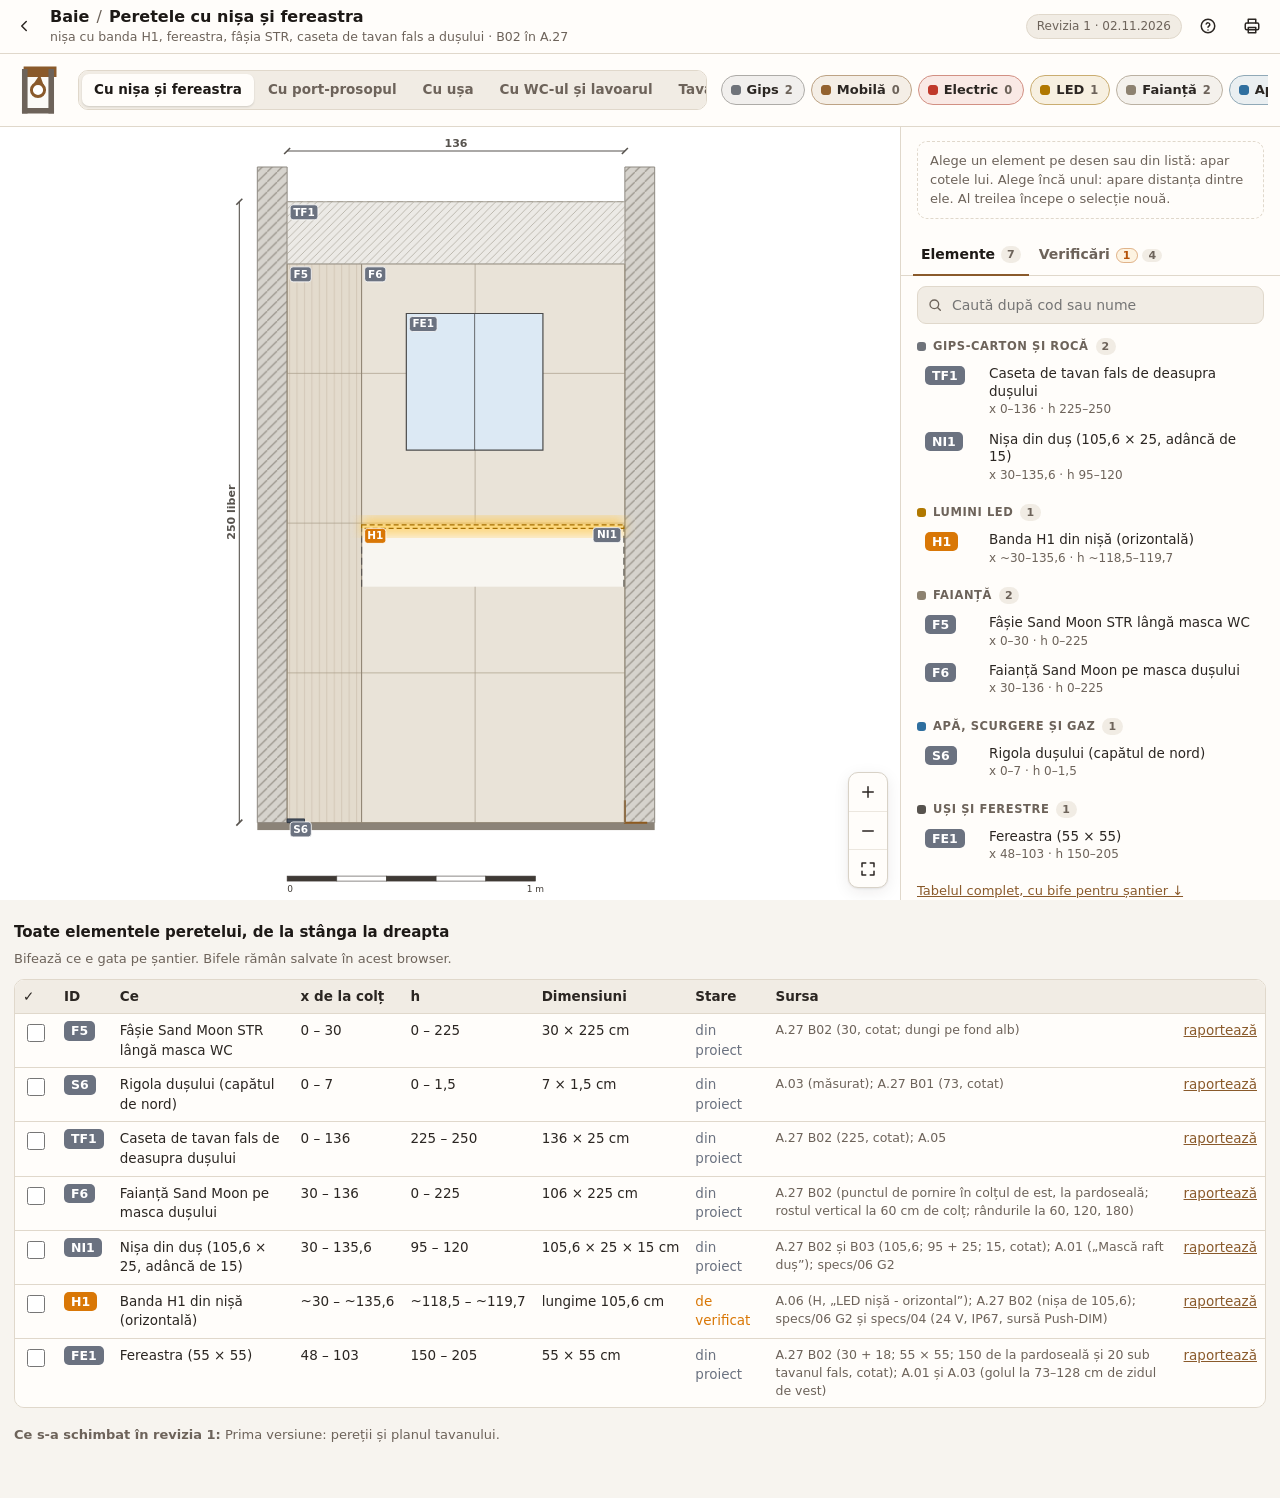
==== baie.html @ a512998c "Desene din renovare@32adb46 Co-Authored-By: Claude Opus 5.5 <noreply@anthropic.com>" ====
<!doctype html>
<html lang="ro">
<head>
<meta charset="utf-8">
<meta name="robots" content="noindex, nofollow">
<meta name="viewport" content="width=device-width, initial-scale=1, viewport-fit=cover">
<title>Baie — desene</title>
<link rel="stylesheet" href="css/desen.css">
</head>
<body>
<div class="app">
  <header class="bara">
    <a class="buton-icon" href="index.html" title="Toate camerele" aria-label="Toate camerele" data-icon="inapoi"></a>
    <div class="titluri">
      <h1 id="titlu">Hol</h1>
      <span id="subtitlu"></span>
    </div>
    <span id="meta" class="chip-meta"></span>
    <button class="buton-icon" data-act="ajutor" data-icon="ajutor" title="Cum se folosește și legenda" aria-label="Cum se folosește"></button>
    <button class="buton-icon" data-act="tipareste" data-icon="tipar" title="Tipărește pe A3, scara 1:20" aria-label="Tipărește"></button>
  </header>

  <nav class="comenzi" aria-label="Peretele și straturile">
    <div id="plan" class="mini-plan"></div>
    <div id="pereti" class="segmente" role="tablist" aria-label="Pereții camerei"></div>
    <div id="variante" class="variante" hidden></div>
    <div id="straturi" class="chips" role="group" aria-label="Straturi afișate"></div>
  </nav>

  <main class="lucru">
    <div class="desen-cutie">
      <svg id="desen" xmlns="http://www.w3.org/2000/svg" aria-label="Desenul peretelui"></svg>
      <div id="eticheta-hover" class="tooltip" hidden></div>
      <div class="zoom">
        <button data-act="zoom-plus" data-icon="plus" title="Mărește" aria-label="Mărește"></button>
        <button data-act="zoom-minus" data-icon="minus" title="Micșorează" aria-label="Micșorează"></button>
        <button data-act="zoom-tot" data-icon="tot" title="Tot peretele" aria-label="Tot peretele"></button>
      </div>
    </div>

    <aside id="panou" class="panou" data-stare="mic">
      <button id="panou-rezumat" class="rezumat" data-act="panou" aria-expanded="false" aria-controls="panou-corp"></button>
      <div id="panou-corp" class="panou-corp">
        <section id="selectie" class="selectie gol" aria-live="polite"></section>
        <div class="file" role="tablist">
          <button role="tab" data-act="fila" data-id="elemente" class="on" aria-selected="true">Elemente <span id="nr-elemente" class="nr"></span></button>
          <button role="tab" data-act="fila" data-id="verificari" aria-selected="false">Verificări <span id="nr-verificari"></span></button>
        </div>
        <div id="fila-elemente" class="fila">
          <label class="cauta"><span data-icon="cauta"></span><input id="cauta" type="search" placeholder="Caută după cod sau nume" autocomplete="off"></label>
          <div id="lista"></div>
          <a class="link-tabel" href="#tabel-complet">Tabelul complet, cu bife pentru șantier ↓</a>
        </div>
        <div id="fila-verificari" class="fila" hidden><ul id="verificari" class="verif"></ul></div>
      </div>
    </aside>
    <div class="doar-print tipar-info">
      <section><h2>De unde se măsoară</h2><div class="referinte"></div></section>
      <section><h2>Legendă</h2><div class="legenda"></div></section>
      <section><h2>Verificări</h2><ul id="verificari-tipar"></ul></section>
    </div>
  </main>
</div>

<div class="sub">
  <section id="tabel-complet" class="sec-tabel">
    <h2>Toate elementele peretelui, de la stânga la dreapta</h2>
    <p class="nota nu-print">Bifează ce e gata pe șantier. Bifele rămân salvate în acest browser.</p>
    <div id="tabel"></div>
  </section>
  <p id="modificari"></p>
</div>

<dialog id="dialog-ajutor" aria-labelledby="ajutor-titlu">
  <div class="dialog-cap"><h2 id="ajutor-titlu">Cum se folosește</h2><button class="buton-icon" data-act="inchide-dialog" data-icon="inchide" aria-label="Închide"></button></div>
  <div class="dialog-corp">
    <h3>Pe desen</h3>
    <ul>
      <li><b>Click sau atingere pe un element:</b> celelalte se estompează și apar cotele lui, cu roșu, față de colțuri, pardoseală și tavan.</li>
      <li><b>Distanța dintre două elemente:</b> după primul element, alegi al doilea. Cotele dintre ele apar cu albastru. Al treilea element începe o selecție nouă.</li>
      <li><b>Zoom:</b> rotița mouse-ului sau două degete. Butonul cu patru colțuri arată tot peretele.</li>
      <li><b>Anulare:</b> click pe un loc gol sau tasta Esc.</li>
      <li><b>Straturi:</b> butoanele Gips, Mobilă, Electric și LED ascund sau arată elementele. Alegerea rămâne salvată în browser.</li>
    </ul>
    <h3>De unde se măsoară</h3><div class="referinte"></div>
    <h3>Legendă</h3><div class="legenda"></div>
  </div>
</dialog>

<script src="data/baie.js"></script>
<script src="data/detalii/G3.js"></script>
<script src="js/pasi.js"></script>
<script src="js/desen.js"></script>
<script>Desen.pagina('baie');</script>
</body>
</html>
---- css/desen.css ----
/* Aceleași culori ca paginile din analiza/html (build.py). Desenul rămâne pe hârtie deschisă și în modul întunecat. */
:root {
  --bg:#f7f4ef; --surface:#fffdfa; --surface-2:#f1ece4; --border:#e0d8cb;
  --text:#2b2622; --muted:#6d635a; --heading:#1d1916;
  --accent:#8a5a2b; --accent-soft:#f0e4d6;
  --hartie:#ffffff; --sel:#b42318; --intre:#1d4ed8; --atentie:#b45309; --atentie-soft:#fdf3e1; --ok:#15803d;
  --umbra:0 1px 2px rgba(40,30,20,.08), 0 4px 16px rgba(40,30,20,.08);
  --font:ui-sans-serif, system-ui, -apple-system, "Segoe UI", Roboto, Helvetica, Arial, sans-serif;
  color-scheme:light dark;
}
@media (prefers-color-scheme: dark) {
  :root {
    --bg:#17150f; --surface:#1f1c16; --surface-2:#272319; --border:#39332a;
    --text:#e8e2d6; --muted:#a49a8c; --heading:#f5f0e6;
    --accent:#d8a76a; --accent-soft:#302819;
    --hartie:#ebe7df; --sel:#f87171; --intre:#93b4ff; --atentie:#f0b45a; --atentie-soft:#2e2414; --ok:#4ade80;
    --umbra:0 1px 2px rgba(0,0,0,.4), 0 4px 16px rgba(0,0,0,.35);
  }
}
* { box-sizing:border-box; }
html { -webkit-text-size-adjust:100%; }
body { margin:0; background:var(--bg); color:var(--text); font-family:var(--font); font-size:14px; line-height:1.45; }
a { color:var(--accent); }
button { font:inherit; color:inherit; }
:focus-visible { outline:2px solid var(--accent); outline-offset:2px; }
.ic { width:18px; height:18px; fill:none; stroke:currentColor; stroke-width:2; stroke-linecap:round; stroke-linejoin:round; flex:none; }
.doar-print { display:none; }

/* ---------------------------------------------------------------- index.html */
.pagina { max-width:1280px; margin:0 auto; padding:12px 14px 40px; }
header.cap { display:flex; flex-wrap:wrap; gap:4px 16px; align-items:baseline; margin-bottom:10px; }
header.cap .inapoi { font-size:13px; text-decoration:none; }
header.cap h1 { margin:0; font-size:21px; color:var(--heading); width:100%; }
header.cap #subtitlu { color:var(--muted); }
.camere { display:grid; grid-template-columns:repeat(auto-fill, minmax(220px, 1fr)); gap:10px; }
.camere a, .camere div { display:block; padding:12px 14px; border:1px solid var(--border); border-radius:10px; background:var(--surface); text-decoration:none; color:var(--text); }
.camere a b { color:var(--accent); }
.camere small { display:block; color:var(--muted); }
.camere div { opacity:.6; }

/* ---------------------------------------------------------------- aplicația: bară, comenzi, desen, panou */
.app { height:100vh; height:100dvh; display:flex; flex-direction:column; }

.bara { display:flex; align-items:center; gap:8px; padding:7px 10px 7px 6px; min-height:52px; background:var(--surface); border-bottom:1px solid var(--border); }
.titluri { flex:1; min-width:0; display:flex; flex-direction:column; }
.titluri h1 { margin:0; font-size:16px; line-height:1.3; color:var(--heading); white-space:nowrap; overflow:hidden; text-overflow:ellipsis; }
.titluri h1 .sep { color:var(--muted); font-weight:400; margin:0 2px; }
.titluri #subtitlu { font-size:12.5px; color:var(--muted); white-space:nowrap; overflow:hidden; text-overflow:ellipsis; }
.chip-meta { font-size:12px; color:var(--muted); background:var(--surface-2); border:1px solid var(--border); border-radius:999px; padding:3px 10px; white-space:nowrap; }
.buton-icon { display:inline-grid; place-items:center; width:36px; height:36px; flex:none; border-radius:9px; border:1px solid transparent; background:transparent; color:var(--text); cursor:pointer; text-decoration:none; }
.buton-icon:hover { background:var(--surface-2); border-color:var(--border); }

.comenzi { display:flex; align-items:center; gap:8px 14px; padding:7px 12px; background:var(--surface); border-bottom:1px solid var(--border); }
.mini-plan { width:52px; height:58px; flex:none; border-radius:6px; overflow:hidden; }
.mini-plan svg { width:100%; height:100%; display:block; }
.mini-plan .activ { cursor:pointer; }
.segmente { display:flex; gap:2px; padding:3px; min-width:0; overflow-x:auto; scrollbar-width:none; background:var(--surface-2); border:1px solid var(--border); border-radius:10px; }
.segmente::-webkit-scrollbar, .chips::-webkit-scrollbar { display:none; }
.segmente button { border:0; background:transparent; border-radius:7px; padding:6px 12px; font-size:13.5px; font-weight:600; color:var(--muted); cursor:pointer; white-space:nowrap; }
.segmente button:hover:not(:disabled):not(.on) { color:var(--text); }
.segmente button.on { background:var(--surface); color:var(--heading); box-shadow:0 1px 2px rgba(0,0,0,.14); }
.segmente button:disabled { cursor:default; opacity:.6; font-weight:500; }
.segmente small { font-size:11px; font-weight:400; margin-left:5px; }
.variante { display:flex; align-items:center; gap:8px; min-width:0; }
.variante[hidden] { display:none; }
.var-et { font-size:12px; font-weight:600; color:var(--atentie); white-space:nowrap; }
.variante .segmente button { padding:5px 10px; font-size:12.5px; }
.variante .segmente button.on { color:var(--atentie); box-shadow:0 0 0 1px color-mix(in srgb, var(--atentie) 50%, transparent), 0 1px 2px rgba(0,0,0,.14); }
.chips { display:flex; gap:6px; margin-left:auto; min-width:0; overflow-x:auto; scrollbar-width:none; }
.chip { display:inline-flex; align-items:center; gap:6px; flex:none; border:1px dashed var(--border); background:transparent; border-radius:999px; padding:5px 11px 5px 9px; font-size:13px; color:var(--muted); cursor:pointer; white-space:nowrap; }
.chip i { width:10px; height:10px; border-radius:3px; border:1.5px solid var(--c); }
.chip .n { font-size:11.5px; color:var(--muted); font-variant-numeric:tabular-nums; }
.chip.on { border-style:solid; border-color:color-mix(in srgb, var(--c) 45%, var(--border)); background:color-mix(in srgb, var(--c) 10%, var(--surface)); color:var(--text); font-weight:600; }
.chip.on i { background:var(--c); }

.lucru { flex:1; min-height:0; display:grid; grid-template-columns:minmax(0, 1fr) 380px; background:var(--hartie); }
.desen-cutie { position:relative; min-width:0; min-height:0; overflow:hidden; background:var(--hartie); }
#desen { position:absolute; inset:0; width:100%; height:100%; display:block; touch-action:none; user-select:none; -webkit-user-select:none; cursor:grab; font-family:var(--font); }
#desen:active { cursor:grabbing; }
#desen .elem, #desen .eticheta { cursor:pointer; }
#desen .stins { opacity:.2; }
#desen .glow { animation:puls 2.8s ease-in-out infinite; }
@keyframes puls { 50% { opacity:.35; } }
@media (hover: hover) {
  #desen .elem:not(.stins):hover, #desen .eticheta:not(.stins):hover { filter:drop-shadow(0 0 2.5px rgba(29,78,216,.8)); }
  #desen .stins:hover { opacity:.5; }
}
@media (prefers-reduced-motion: reduce) { #desen .glow { animation:none; } }

/* butoanele de zoom stau peste hârtie, deci au aceleași culori deschise și în modul întunecat */
.zoom { position:absolute; right:12px; bottom:12px; display:flex; flex-direction:column; background:#fffdfa; border:1px solid #d8d2c7; border-radius:10px; box-shadow:var(--umbra); overflow:hidden; }
.zoom button { width:38px; height:38px; display:grid; place-items:center; border:0; background:transparent; color:#2b2622; cursor:pointer; }
.zoom button + button { border-top:1px solid #ece7df; }
.zoom button:hover { background:#f1ece4; }

.tooltip[hidden] { display:none; }
.tooltip { position:absolute; left:0; top:0; z-index:3; pointer-events:none; max-width:320px; padding:4px 9px; background:#1d1916; color:#f5f0e6; border-radius:6px; font-size:12.5px; white-space:nowrap; overflow:hidden; text-overflow:ellipsis; box-shadow:var(--umbra); }
.tooltip b { margin-right:6px; }
.tooltip em { display:block; font-style:normal; color:#93b4ff; }
.tooltip .tp-pasi { display:block; color:#d6cfc3; font-size:12px; }
.semn-pasi { display:inline-flex; margin-left:6px; vertical-align:-2px; }
.semn-pasi svg { width:13px; height:13px; }
.semn-pasi circle { fill:#fff; stroke:#1f2937; stroke-width:1; }
.semn-pasi path { fill:#1f2937; }
.leg .semn-pasi { margin-left:-2px; }

.panou { display:flex; flex-direction:column; min-height:0; background:var(--surface); border-left:1px solid var(--border); }
.rezumat { display:none; }
.panou-corp { flex:1; min-height:0; overflow-y:auto; padding:14px 16px 28px; }

/* ---------------------------------------------------------------- fișa elementului și distanțele */
.selectie { margin-bottom:16px; }
.selectie.gol p { margin:0; padding:10px 12px; border:1px dashed var(--border); border-radius:10px; color:var(--muted); font-size:13px; }
.fisa { padding:12px; background:var(--surface); border:1px solid var(--border); border-radius:12px; box-shadow:var(--umbra); }
.fisa-cap { display:flex; align-items:flex-start; gap:10px; }
.fisa-cap > .badge { margin-top:2px; }
.fisa-titlu { flex:1; min-width:0; }
.fisa-titlu b { display:block; font-size:15px; line-height:1.3; color:var(--heading); }
.fisa-cap .buton-icon { width:30px; height:30px; margin:-4px -4px 0 0; color:var(--muted); }
.stare-text { display:inline-flex; align-items:center; gap:6px; margin-top:3px; font-size:12.5px; color:var(--muted); }
.stare-text i { width:8px; height:8px; border-radius:50%; background:var(--c); }
.cote-titlu { margin:12px 0 5px; font-size:11.5px; color:var(--muted); text-transform:uppercase; letter-spacing:.05em; }
.cote-grid { display:grid; gap:5px; }
.cote-rand { display:grid; grid-template-columns:62px repeat(3, minmax(0, 1fr)); gap:5px; }
.cote-rand.n2 { grid-template-columns:62px repeat(2, minmax(0, 1fr)); }
.cote-et { align-self:center; font-size:12px; color:var(--muted); }
.c { display:flex; flex-direction:column; min-width:0; padding:5px 8px; background:var(--surface-2); border-radius:8px; }
.c b { font-size:16px; line-height:1.25; color:var(--sel); font-variant-numeric:tabular-nums; }
.c.el b { color:var(--heading); }
.c small { font-size:11px; line-height:1.25; color:var(--muted); }
.fara-poz { margin:12px 0 0; padding:8px 10px; border-radius:8px; background:var(--atentie-soft); color:var(--atentie); font-size:13px; }
.detalii { display:grid; grid-template-columns:82px 1fr; gap:5px 10px; margin:12px 0; font-size:13.5px; }
.detalii dt { color:var(--muted); }
.detalii dd { margin:0; overflow-wrap:anywhere; }
.actiuni { display:flex; flex-wrap:wrap; gap:8px; }
.buton { display:inline-flex; align-items:center; gap:7px; padding:7px 12px; border:1px solid var(--border); border-radius:9px; background:var(--surface); color:var(--text); font-size:13.5px; font-weight:600; text-decoration:none; cursor:pointer; }
.buton:hover { background:var(--surface-2); }
.buton .ic { width:16px; height:16px; }
.buton.principal { background:#1d4ed8; border-color:#1d4ed8; color:#fff; }
.buton.principal:hover { background:#1e40af; }
.buton.activ { border-color:#1d4ed8; color:var(--intre); }
.buton.whatsapp { color:var(--ok); }
.pereche { display:inline-flex; align-items:center; gap:5px; margin-top:2px; color:var(--intre); font-weight:700; }
.intre { margin:10px 0 0; font-size:13px; color:var(--muted); }
.masuri h4 { margin:12px 0 5px; font-size:11.5px; font-weight:600; color:var(--muted); text-transform:uppercase; letter-spacing:.05em; }
.masuri ul { list-style:none; margin:0; padding:0; display:grid; gap:4px; }
.masuri li { padding:6px 9px; background:var(--surface-2); border-radius:8px; font-size:13.5px; }
.masuri li b { margin-right:3px; font-size:15px; color:var(--intre); font-variant-numeric:tabular-nums; }
.indiciu { margin:10px 0 0; font-size:12.5px; color:var(--muted); }
.indiciu .ic { width:14px; height:14px; margin-right:5px; vertical-align:-2px; }

.badge { display:inline-block; padding:0 7px; border:0; border-radius:5px; color:#fff; font-size:12.5px; font-weight:700; line-height:1.55; white-space:nowrap; font-variant-numeric:tabular-nums; -webkit-print-color-adjust:exact; print-color-adjust:exact; }
button.badge { cursor:pointer; }
button.badge:hover { filter:brightness(1.12); }
.badge.mic { padding:0 5px; font-size:11px; }

/* ---------------------------------------------------------------- file: elemente și verificări */
.file { position:sticky; top:-14px; z-index:1; display:flex; gap:2px; margin:0 -16px 10px; padding:0 12px; background:var(--surface); border-bottom:1px solid var(--border); }
.file button { display:inline-flex; align-items:center; gap:6px; margin-bottom:-1px; padding:9px 8px; border:0; border-bottom:2px solid transparent; background:transparent; color:var(--muted); font-weight:600; cursor:pointer; }
.file button.on { color:var(--heading); border-bottom-color:var(--accent); }
.nr { padding:0 6px; border-radius:999px; background:var(--surface-2); color:var(--muted); font-size:11px; font-weight:600; line-height:17px; font-variant-numeric:tabular-nums; }
.nr.atentie { background:var(--atentie-soft); color:var(--atentie); border:1px solid color-mix(in srgb, var(--atentie) 40%, transparent); }

.cauta { position:relative; display:block; margin-bottom:6px; }
.cauta .ic { position:absolute; left:10px; top:50%; width:16px; height:16px; transform:translateY(-50%); color:var(--muted); }
.cauta input { width:100%; padding:8px 10px 8px 34px; border:1px solid var(--border); border-radius:9px; background:var(--surface-2); color:var(--text); font:inherit; }
.grup h3 { display:flex; align-items:center; gap:7px; margin:14px 0 4px; font-size:11.5px; font-weight:600; color:var(--muted); text-transform:uppercase; letter-spacing:.05em; }
.grup h3 i { width:9px; height:9px; border-radius:3px; background:var(--c); }
.grup h3 em { font-style:normal; font-weight:400; text-transform:none; letter-spacing:0; }
.grup ul { list-style:none; margin:0; padding:0; }
.rand { display:grid; grid-template-columns:var(--cod, 50px) minmax(0, 1fr); gap:1px 10px; align-items:baseline; width:100%; padding:6px 8px; border:0; border-radius:8px; background:transparent; text-align:left; cursor:pointer; }
.rand:hover { background:var(--surface-2); }
.rand.ales { background:var(--accent-soft); box-shadow:inset 3px 0 0 var(--accent); }
.rand .badge { grid-row:span 2; align-self:start; justify-self:start; margin-top:1px; }
.rand .nume { font-size:13.5px; line-height:1.3; }
.rand .poz { font-size:12px; color:var(--muted); font-variant-numeric:tabular-nums; }
.grup.ascuns .rand { opacity:.6; }
.gol-lista { color:var(--muted); font-size:13px; }
.link-tabel { display:inline-block; margin-top:12px; font-size:13px; }

.verif { list-style:none; margin:0; padding:0; display:grid; gap:6px; }
.verif li { display:grid; grid-template-columns:20px 1fr; gap:9px; padding:9px 10px; border:1px solid var(--border); border-radius:10px; background:var(--surface); font-size:13.5px; }
.verif li.atentie { border-color:color-mix(in srgb, var(--atentie) 45%, var(--border)); background:var(--atentie-soft); }
.verif li[data-act] { cursor:pointer; }
.verif li[data-act]:hover { border-color:var(--accent); }
.verif p { margin:0; }
.v-ic { display:grid; place-items:center; width:20px; height:20px; border-radius:50%; background:var(--surface-2); color:var(--muted); font-size:12px; font-weight:700; font-style:normal; }
.atentie .v-ic { background:var(--atentie); color:#fff; }
.v-ids { display:flex; flex-wrap:wrap; gap:4px; margin-top:6px; }
.verif small { display:block; margin-top:4px; color:var(--muted); font-size:12px; }
.v-arata { display:block; margin-top:4px; color:var(--accent); font-size:12px; font-weight:600; }

/* ---------------------------------------------------------------- sub aplicație: tabelul complet */
.sub { max-width:1280px; margin:0 auto; padding:22px 14px 40px; }
.sub h2 { margin:0 0 6px; font-size:15px; color:var(--heading); }
.nota { margin:0 0 10px; color:var(--muted); font-size:13px; }
#tabel { overflow-x:auto; border:1px solid var(--border); border-radius:10px; }
#tabel table { border-collapse:collapse; width:100%; font-size:13.5px; background:var(--surface); }
#tabel th, #tabel td { padding:7px 8px; border-bottom:1px solid var(--border); text-align:left; vertical-align:top; }
#tabel tr:last-child td { border-bottom:0; }
#tabel th { background:var(--surface-2); font-weight:600; white-space:nowrap; }
#tabel td.num { white-space:nowrap; font-variant-numeric:tabular-nums; }
#tabel input { width:18px; height:18px; }
.sursa { color:var(--muted); font-size:12.5px; }
#modificari { margin-top:18px; color:var(--muted); font-size:13px; }

/* ---------------------------------------------------------------- ajutor și legendă */
dialog { width:min(640px, calc(100vw - 24px)); max-height:min(82vh, 760px); padding:0; border:1px solid var(--border); border-radius:14px; background:var(--surface); color:var(--text); box-shadow:0 20px 60px rgba(0,0,0,.3); }
dialog::backdrop { background:rgba(20,15,10,.45); }
.dialog-cap { position:sticky; top:0; display:flex; align-items:center; justify-content:space-between; padding:10px 10px 10px 18px; background:var(--surface); border-bottom:1px solid var(--border); }
.dialog-cap h2 { margin:0; font-size:16px; color:var(--heading); }
.dialog-corp { padding:4px 18px 20px; }
.dialog-corp h3 { margin:16px 0 6px; font-size:11.5px; font-weight:600; color:var(--muted); text-transform:uppercase; letter-spacing:.05em; }
.dialog-corp ul { margin:0; padding-left:18px; }
.dialog-corp li { margin:5px 0; }
.referinte p { margin:4px 0; }
.leg-rand { margin:6px 0; }
.leg-rand > b { display:block; margin-bottom:2px; font-size:13px; }
.leg { display:inline-flex; align-items:center; gap:5px; margin:2px 14px 2px 0; white-space:nowrap; font-size:13.5px; }
.leg i { display:inline-block; width:12px; height:12px; border-radius:3px; }
.t-sel { color:var(--sel); font-weight:600; }
.t-intre { color:var(--intre); font-weight:600; }

/* ---------------------------------------------------------------- butonul „Cum se montează” din fișă */
.detaliu-card { display:flex; align-items:center; gap:12px; width:100%; margin:12px 0 0; padding:10px 12px; border:1px solid color-mix(in srgb, var(--accent) 40%, var(--border)); border-radius:10px; background:var(--accent-soft); color:var(--text); text-align:left; cursor:pointer; }
.detaliu-card:hover { border-color:var(--accent); }
.dc-ic { display:grid; place-items:center; flex:none; width:36px; height:36px; border-radius:50%; background:var(--accent); color:var(--surface); }
.dc-ic .ic { width:15px; height:15px; margin-left:2px; fill:currentColor; stroke:none; }
.dc-text b { display:block; color:var(--heading); }
.dc-text small { color:var(--muted); font-size:12.5px; }

/* ---------------------------------------------------------------- pașii de montaj (js/pasi.js) */
dialog.pasi { width:min(1180px, calc(100vw - 24px)); height:min(800px, calc(100dvh - 24px)); max-width:none; max-height:none; display:none; flex-direction:column; overflow:hidden; }
dialog.pasi[open] { display:flex; }
.ps-cap { display:flex; align-items:flex-start; gap:10px; padding:12px 10px 10px 16px; border-bottom:1px solid var(--border); }
.ps-cod { margin-top:2px; background:#57534e; }
.ps-titluri { flex:1; min-width:0; }
.ps-titluri h2 { margin:0; font-size:16px; line-height:1.3; color:var(--heading); }
.ps-sub { display:block; font-size:12.5px; color:var(--muted); }
.ps-corp { flex:1; min-height:0; display:grid; grid-template-columns:minmax(0, 1.55fr) minmax(300px, 1fr); }
.ps-scena { display:flex; flex-direction:column; min-height:0; margin:0; background:var(--hartie); border-right:1px solid var(--border); }
.ps-scena svg { flex:1; min-height:0; width:100%; display:block; font-family:var(--font); }
.ps-scena figcaption { padding:6px 12px 8px; font-size:12px; color:#6d635a; }
.ps-text { min-height:0; overflow-y:auto; padding:16px 18px 20px; }
.ps-meta { display:flex; flex-wrap:wrap; align-items:center; gap:8px; }
.ps-nr { font-size:12px; font-weight:700; color:var(--accent); text-transform:uppercase; letter-spacing:.05em; }
.ps-cine { padding:1px 9px; border:1px solid var(--border); border-radius:999px; background:var(--surface-2); color:var(--muted); font-size:12.5px; }
.ps-text h3 { margin:8px 0 6px; font-size:19px; line-height:1.25; color:var(--heading); }
.ps-text p { margin:0 0 10px; }
.ps-text h4 { margin:14px 0 6px; font-size:11.5px; font-weight:600; color:var(--muted); text-transform:uppercase; letter-spacing:.05em; }
.ps-puncte { margin:0 0 10px; padding-left:18px; }
.ps-puncte li { margin:4px 0; }
.ps-verifica { list-style:none; margin:0; padding:0; display:grid; gap:6px; }
.ps-verifica li { position:relative; padding:7px 10px 7px 32px; border-radius:8px; background:var(--surface-2); }
.ps-verifica li::before { content:""; position:absolute; left:10px; top:10px; width:12px; height:12px; border:1.5px solid var(--muted); border-radius:3px; }
.ps-atentie { padding:8px 10px; border-radius:8px; background:var(--atentie-soft); color:var(--atentie); font-weight:600; }
.ps-text .ps-sursa { margin-top:16px; font-size:12.5px; color:var(--muted); }
.ps-stare { display:inline-flex; align-items:center; gap:5px; margin-right:6px; color:var(--text); font-weight:600; }
.ps-stare i { width:8px; height:8px; border-radius:50%; background:var(--c); }
.ps-jos { display:flex; flex-wrap:wrap; align-items:center; justify-content:space-between; gap:10px 16px; padding:10px 14px; border-top:1px solid var(--border); }
.ps-puncte-nav { display:flex; flex-wrap:wrap; gap:4px; }
.ps-puncte-nav button { width:28px; height:28px; border:1px solid var(--border); border-radius:50%; background:var(--surface); color:var(--muted); font-size:12px; font-weight:600; font-variant-numeric:tabular-nums; cursor:pointer; }
.ps-puncte-nav button.vazut { border-color:color-mix(in srgb, var(--accent) 35%, var(--border)); background:var(--accent-soft); color:var(--accent); }
.ps-puncte-nav button.on { border-color:var(--accent); background:var(--accent); color:var(--surface); }
.ps-butoane { display:flex; gap:6px; }
.ps-butoane .buton:disabled { opacity:.45; cursor:default; }
.ps-butoane [data-p="reda"] { min-width:150px; justify-content:center; }
.ps-butoane [data-p="reda"] .ic, .dc-ic .ic { fill:currentColor; }
@media (prefers-reduced-motion: no-preference) { .ps-lumina { animation:puls 2.8s ease-in-out 1.6s infinite; } }

/* ---------------------------------------------------------------- telefon și tabletă: panoul devine foaie de jos */
@media screen and (max-width: 899px) {
  .lucru { display:flex; flex-direction:column; }
  .desen-cutie { flex:1; }
  .panou { flex:none; border-left:0; border-top:1px solid var(--border); border-radius:16px 16px 0 0; box-shadow:0 -6px 20px rgba(0,0,0,.1); padding-bottom:env(safe-area-inset-bottom); }
  .panou[data-stare="mare"] { flex:0 0 56%; }
  .panou[data-stare="mic"] .panou-corp { display:none; }
  .panou-corp { padding-top:4px; overscroll-behavior:contain; }
  .file { top:-4px; }
  .rezumat { position:relative; display:flex; align-items:center; gap:8px; width:100%; min-height:62px; padding:16px 14px 8px; border:0; background:transparent; text-align:left; cursor:pointer; }
  .rezumat::before { content:""; position:absolute; top:6px; left:50%; width:36px; height:4px; margin-left:-18px; border-radius:2px; background:var(--border); }
  .rz-text { flex:1; min-width:0; display:flex; flex-direction:column; }
  .rz-text b { font-size:14px; color:var(--heading); white-space:nowrap; overflow:hidden; text-overflow:ellipsis; }
  .rz-text small { font-size:12.5px; color:var(--muted); white-space:nowrap; overflow:hidden; text-overflow:ellipsis; }
  .rz-sag { color:var(--intre); font-weight:700; }
  .rz-sageata { color:var(--muted); display:grid; }
  .rz-sageata .ic { transition:transform .2s; }
  .panou[data-stare="mare"] .rz-sageata .ic { transform:rotate(180deg); }
  .selectie.gol { display:none; }
}
@media screen and (max-width: 760px) {
  dialog.pasi { width:100vw; height:100dvh; border:0; border-radius:0; }
  .ps-sub { display:-webkit-box; -webkit-line-clamp:2; -webkit-box-orient:vertical; overflow:hidden; }
  .ps-corp { display:flex; flex-direction:column; }
  .ps-scena { flex:0 0 46%; border-right:0; border-bottom:1px solid var(--border); }
  .ps-scena figcaption { padding:4px 10px 6px; font-size:11.5px; }
  .ps-text { flex:1; padding:12px 14px; }
  .ps-text h3 { font-size:17px; }
  .ps-jos { padding:8px 10px calc(8px + env(safe-area-inset-bottom)); gap:8px; }
  .ps-puncte-nav { flex-wrap:nowrap; width:100%; overflow-x:auto; scrollbar-width:none; }
  .ps-puncte-nav button { flex:none; width:26px; height:26px; }
  .ps-butoane { width:100%; }
  .ps-butoane .buton { flex:1; justify-content:center; padding:8px 6px; }
  .ps-butoane [data-p="reda"] { min-width:0; flex:1.6; }
  .ps-butoane [data-p="reia"] { flex:none; }
}
@media screen and (max-width: 640px) {
  .bara { padding:6px 6px 6px 2px; min-height:48px; gap:4px; }
  .titluri h1 { font-size:15px; }
  .titluri #subtitlu, .chip-meta { display:none; }
  .comenzi { flex-wrap:wrap; gap:6px 8px; padding:6px 10px; }
  .mini-plan { width:36px; height:42px; }
  .segmente { flex:1; }
  .segmente button { padding:6px 9px; font-size:13px; }
  .chips { margin-left:0; width:100%; }
  .variante { width:100%; }
  .variante .segmente { flex:none; }
  .chip { padding:4px 10px 4px 8px; }
  .zoom { right:8px; bottom:8px; }
}

/* ---------------------------------------------------------------- tipar: A3 orizontal, desenul la 1:20 */
@page { size:A3 landscape; margin:10mm; }
@media print {
  :root { --bg:#fff; --surface:#fff; --surface-2:#f2f2f2; --border:#ccc; --text:#000; --muted:#444; --heading:#000; --hartie:#fff; --atentie:#9a4a00; --atentie-soft:#fff; color-scheme:light; }
  body { font-size:11px; }
  .app { display:block; height:auto; }
  .comenzi, .panou, .zoom, .tooltip, .bara .buton-icon, .nu-print, dialog { display:none !important; }
  .doar-print { display:revert; }
  .bara { min-height:0; padding:4px 8px; border:1px solid #000; }
  .titluri { flex-direction:row; flex-wrap:wrap; align-items:baseline; gap:2px 12px; }
  .titluri h1, .titluri #subtitlu { white-space:normal; }
  .chip-meta { border:0; background:none; padding:0; color:#000; }
  .lucru { display:block; }
  .desen-cutie { overflow:visible; }
  #desen { position:static; }
  #desen .glow { animation:none; }
  .sub { max-width:none; padding:0; }
  .tipar-info { display:grid; grid-template-columns:minmax(0,.8fr) minmax(0,.8fr) minmax(0,3.4fr); gap:14px; margin-top:4px; font-size:10.5px; }
  /* tavanul e înalt și îngust: legenda stă în dreapta lui */
  .vedere-tavan .lucru { display:flex; align-items:flex-start; gap:10mm; }
  .vedere-tavan .tipar-info { display:block; flex:1; margin-top:0; }
  .tipar-info h2 { font-size:11.5px; margin:4px 0 2px; }
  .tipar-info .leg { font-size:10.5px; margin-right:10px; white-space:normal; }
  .tipar-info .leg-rand > b { font-size:10.5px; }
  #verificari-tipar { margin:0; padding-left:14px; columns:3; column-gap:18px; }
  .vedere-tavan #verificari-tipar { columns:auto; }
  #verificari-tipar li { margin:0 0 2px; font-size:10px; break-inside:avoid; }
  .sec-tabel { break-before:page; }
  #tabel { border:0; }
  #tabel table { font-size:10.5px; }
  .sursa { font-size:10px; }
  #modificari { font-size:10.5px; color:#000; }
}
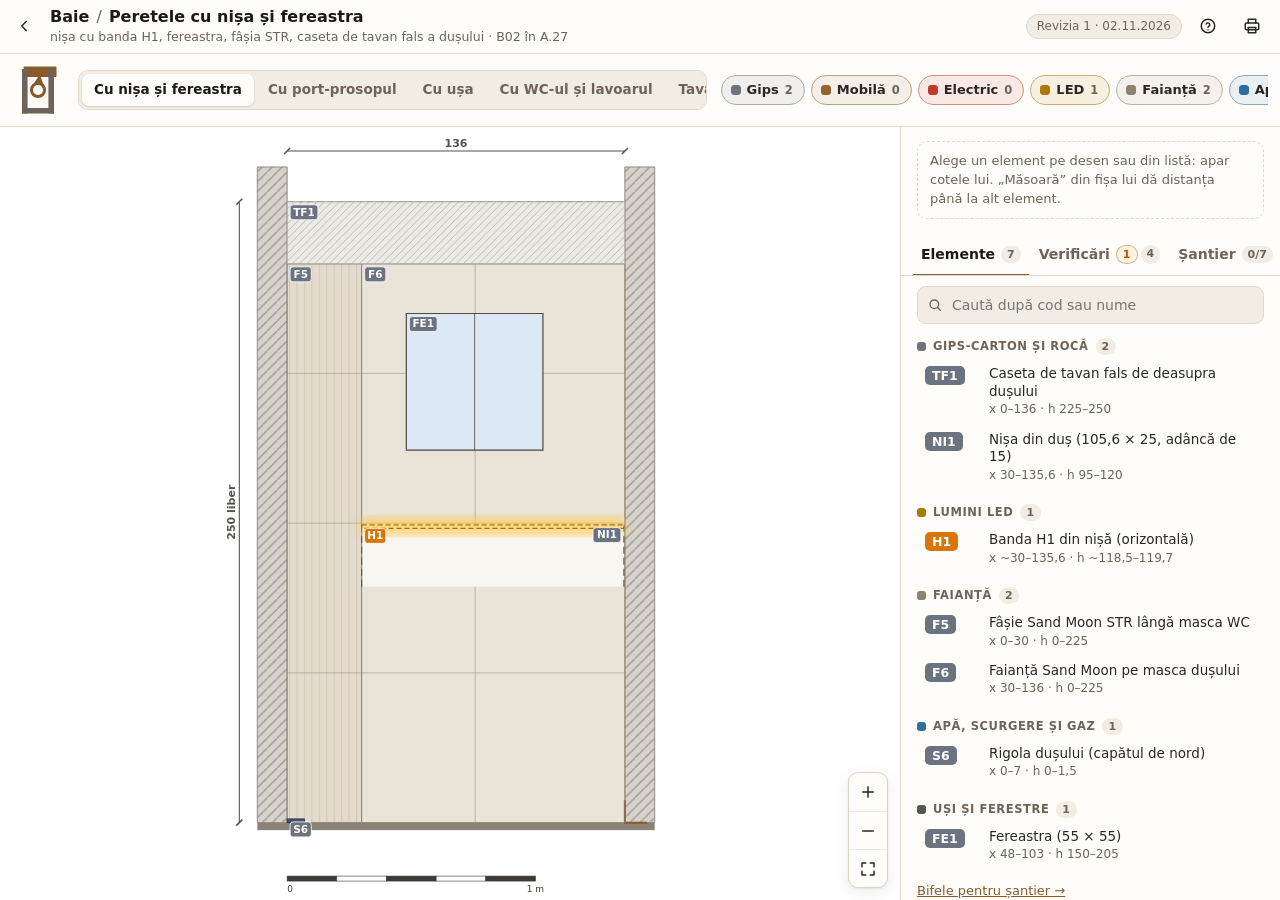
==== commit 06f280d3: "Desene din renovare@d9047df Co-Authored-By: Claude Opus 5.5 <noreply@anthropic.com>" ====
--- a/baie.html
+++ b/baie.html
@@ -31,6 +31,7 @@
     <div class="desen-cutie">
       <svg id="desen" xmlns="http://www.w3.org/2000/svg" aria-label="Desenul peretelui"></svg>
       <div id="eticheta-hover" class="tooltip" hidden></div>
+      <div id="banda-masura" class="banda-masura" hidden aria-live="polite"></div>
       <div class="zoom">
         <button data-act="zoom-plus" data-icon="plus" title="Mărește" aria-label="Mărește"></button>
         <button data-act="zoom-minus" data-icon="minus" title="Micșorează" aria-label="Micșorează"></button>
@@ -39,19 +40,21 @@
     </div>
 
     <aside id="panou" class="panou" data-stare="mic">
-      <button id="panou-rezumat" class="rezumat" data-act="panou" aria-expanded="false" aria-controls="panou-corp"></button>
+      <div class="rezumat-bara"><button id="panou-rezumat" class="rezumat" data-act="panou" aria-expanded="false" aria-controls="panou-corp"></button><div id="rezumat-actiuni" class="rezumat-actiuni"></div></div>
       <div id="panou-corp" class="panou-corp">
         <section id="selectie" class="selectie gol" aria-live="polite"></section>
         <div class="file" role="tablist">
           <button role="tab" data-act="fila" data-id="elemente" class="on" aria-selected="true">Elemente <span id="nr-elemente" class="nr"></span></button>
           <button role="tab" data-act="fila" data-id="verificari" aria-selected="false">Verificări <span id="nr-verificari"></span></button>
+          <button role="tab" data-act="fila" data-id="santier" aria-selected="false">Șantier <span id="nr-santier" class="nr"></span></button>
         </div>
         <div id="fila-elemente" class="fila">
           <label class="cauta"><span data-icon="cauta"></span><input id="cauta" type="search" placeholder="Caută după cod sau nume" autocomplete="off"></label>
           <div id="lista"></div>
-          <a class="link-tabel" href="#tabel-complet">Tabelul complet, cu bife pentru șantier ↓</a>
+          <button type="button" class="link-tabel" data-act="fila" data-id="santier">Bifele pentru șantier →</button>
         </div>
         <div id="fila-verificari" class="fila" hidden><ul id="verificari" class="verif"></ul></div>
+        <div id="fila-santier" class="fila" hidden><div id="santier"></div><button type="button" class="buton tabel-btn" data-act="tabel-complet">Tabelul complet, cu sursa și starea ↗</button></div>
       </div>
     </aside>
     <div class="doar-print tipar-info">
@@ -64,7 +67,7 @@
 
 <div class="sub">
   <section id="tabel-complet" class="sec-tabel">
-    <h2>Toate elementele peretelui, de la stânga la dreapta</h2>
+    <div class="sec-cap"><h2>Toate elementele peretelui, de la stânga la dreapta</h2><button type="button" class="buton-icon nu-print" data-act="inchide-tabel" data-icon="inchide" title="Închide tabelul (Esc)" aria-label="Închide tabelul"></button></div>
     <p class="nota nu-print">Bifează ce e gata pe șantier. Bifele rămân salvate în acest browser.</p>
     <div id="tabel"></div>
   </section>
@@ -77,11 +80,14 @@
     <h3>Pe desen</h3>
     <ul>
       <li><b>Click sau atingere pe un element:</b> celelalte se estompează și apar cotele lui, cu roșu, față de colțuri, pardoseală și tavan.</li>
-      <li><b>Distanța dintre două elemente:</b> după primul element, alegi al doilea. Cotele dintre ele apar cu albastru. Al treilea element începe o selecție nouă.</li>
+      <li><b>Distanța dintre două elemente:</b> în fișa primului element apeși „Măsoară până la…”, apoi alegi al doilea, pe desen sau în listă. Cotele dintre ele apar cu albastru, iar banda de sus arată distanța. Pe calculator merge și Shift + clic pe al doilea element.</li>
       <li><b>Zoom:</b> rotița mouse-ului sau două degete. Butonul cu patru colțuri arată tot peretele.</li>
-      <li><b>Anulare:</b> click pe un loc gol sau tasta Esc.</li>
+      <li><b>Anulare:</b> ✕, „Gata”, butonul Înapoi al telefonului sau al browserului, tasta Esc sau un clic pe un loc gol.</li>
+      <li><b>Pași de montaj:</b> semnul ▶ de lângă un cod deschide pașii animați. În fereastra lor, „Trimite linkul” trimite pe WhatsApp linkul spre pasul de acum.</li>
+      <li><b>Bife pentru șantier:</b> fila Șantier din panou. Tabelul complet, cu sursa și starea, se deschide din ea.</li>
       <li><b>Straturi:</b> butoanele Gips, Mobilă, Electric și LED ascund sau arată elementele. Alegerea rămâne salvată în browser.</li>
     </ul>
+    <h3>Ce s-a schimbat</h3><p id="modificari-ajutor"></p>
     <h3>De unde se măsoară</h3><div class="referinte"></div>
     <h3>Legendă</h3><div class="legenda"></div>
   </div>
--- a/css/desen.css
+++ b/css/desen.css
@@ -99,13 +99,13 @@
 .tooltip em { display:block; font-style:normal; color:#93b4ff; }
 .tooltip .tp-pasi { display:block; color:#d6cfc3; font-size:12px; }
 .semn-pasi { display:inline-flex; margin-left:6px; vertical-align:-2px; }
-.semn-pasi svg { width:13px; height:13px; }
-.semn-pasi circle { fill:#fff; stroke:#1f2937; stroke-width:1; }
-.semn-pasi path { fill:#1f2937; }
+.semn-pasi svg { width:15px; height:15px; }
+.semn-pasi circle { fill:#8a5a2b; stroke:#fff; stroke-width:.8; }
+.semn-pasi path { fill:#fff; }
 .leg .semn-pasi { margin-left:-2px; }
 
 .panou { display:flex; flex-direction:column; min-height:0; background:var(--surface); border-left:1px solid var(--border); }
-.rezumat { display:none; }
+.rezumat-bara { display:none; }
 .panou-corp { flex:1; min-height:0; overflow-y:auto; padding:14px 16px 28px; }
 
 /* ---------------------------------------------------------------- fișa elementului și distanțele */
@@ -155,9 +155,11 @@
 .badge.mic { padding:0 5px; font-size:11px; }
 
 /* ---------------------------------------------------------------- file: elemente și verificări */
-.file { position:sticky; top:-14px; z-index:1; display:flex; gap:2px; margin:0 -16px 10px; padding:0 12px; background:var(--surface); border-bottom:1px solid var(--border); }
-.file button { display:inline-flex; align-items:center; gap:6px; margin-bottom:-1px; padding:9px 8px; border:0; border-bottom:2px solid transparent; background:transparent; color:var(--muted); font-weight:600; cursor:pointer; }
+.file { position:sticky; top:-14px; z-index:1; display:flex; gap:2px; margin:0 -16px 10px; padding:0 12px; background:var(--surface); border-bottom:1px solid var(--border); overflow-x:auto; scrollbar-width:none; }
+.file::-webkit-scrollbar { display:none; }
+.file button { flex:none; white-space:nowrap; display:inline-flex; align-items:center; gap:6px; margin-bottom:-1px; padding:9px 8px; border:0; border-bottom:2px solid transparent; background:transparent; color:var(--muted); font-weight:600; cursor:pointer; }
 .file button.on { color:var(--heading); border-bottom-color:var(--accent); }
+#nr-verificari { display:inline-flex; gap:3px; }
 .nr { padding:0 6px; border-radius:999px; background:var(--surface-2); color:var(--muted); font-size:11px; font-weight:600; line-height:17px; font-variant-numeric:tabular-nums; }
 .nr.atentie { background:var(--atentie-soft); color:var(--atentie); border:1px solid color-mix(in srgb, var(--atentie) 40%, transparent); }
 
@@ -221,13 +223,35 @@
 .t-sel { color:var(--sel); font-weight:600; }
 .t-intre { color:var(--intre); font-weight:600; }
 
-/* ---------------------------------------------------------------- butonul „Cum se montează” din fișă */
-.detaliu-card { display:flex; align-items:center; gap:12px; width:100%; margin:12px 0 0; padding:10px 12px; border:1px solid color-mix(in srgb, var(--accent) 40%, var(--border)); border-radius:10px; background:var(--accent-soft); color:var(--text); text-align:left; cursor:pointer; }
-.detaliu-card:hover { border-color:var(--accent); }
-.dc-ic { display:grid; place-items:center; flex:none; width:36px; height:36px; border-radius:50%; background:var(--accent); color:var(--surface); }
-.dc-ic .ic { width:15px; height:15px; margin-left:2px; fill:currentColor; stroke:none; }
-.dc-text b { display:block; color:var(--heading); }
-.dc-text small { color:var(--muted); font-size:12.5px; }
+/* ---------------------------------------------------------------- acțiunile fișei, banda de măsurare, fila Șantier */
+.fisa-actiuni { display:flex; flex-wrap:wrap; gap:8px; margin:12px 0 4px; }
+.fisa-actiuni .buton { flex:1 1 auto; justify-content:center; min-height:40px; }
+.buton.pasi-btn { background:var(--accent); border-color:var(--accent); color:var(--surface); }
+.buton.pasi-btn:hover { background:var(--accent); filter:brightness(1.1); }
+.buton.pasi-btn .ic { fill:currentColor; stroke:none; }
+#desen .semn-pasi-btn { cursor:pointer; }
+@media (hover: hover) { #desen .semn-pasi-btn:hover { filter:drop-shadow(0 0 2.5px rgba(138,90,43,.95)); } }
+
+/* banda de măsurare stă peste hârtie, deci are aceleași culori și în modul întunecat */
+.banda-masura { position:absolute; top:10px; left:50%; z-index:2; transform:translateX(-50%); display:flex; align-items:center; gap:12px; width:max-content; max-width:calc(100% - 20px); padding:6px 6px 6px 14px; border-radius:12px; background:#1d4ed8; color:#fff; box-shadow:0 4px 14px rgba(29,78,216,.35); }
+.banda-masura[hidden] { display:none; }
+.bm-text { display:flex; flex-direction:column; min-width:0; }
+.bm-text b { display:flex; align-items:center; gap:6px; font-size:14px; white-space:nowrap; }
+.bm-text small { font-size:12.5px; line-height:1.3; opacity:.92; }
+.banda-masura .badge { box-shadow:0 0 0 1.5px rgba(255,255,255,.75); }
+.bm-buton { display:inline-flex; align-items:center; gap:5px; flex:none; min-height:40px; padding:0 12px; border:0; border-radius:9px; background:rgba(255,255,255,.2); color:#fff; font-weight:700; cursor:pointer; }
+.bm-buton:hover { background:rgba(255,255,255,.3); }
+.bm-buton .ic { width:16px; height:16px; }
+
+.link-tabel { padding:0; border:0; background:none; color:var(--accent); font-size:13px; text-decoration:underline; cursor:pointer; }
+.bife { list-style:none; margin:0; padding:0; }
+.bife li { display:flex; align-items:center; gap:4px; }
+.bife input { flex:none; width:20px; height:20px; margin:0 4px; accent-color:var(--ok); }
+.bife .rand { flex:1; min-width:0; }
+.bife li.gata .nume { color:var(--muted); text-decoration:line-through; }
+.tabel-btn { margin-top:12px; }
+.sec-cap { display:flex; align-items:center; gap:10px; }
+.sec-cap h2 { flex:1; }
 
 /* ---------------------------------------------------------------- pașii de montaj (js/pasi.js) */
 dialog.pasi { width:min(1180px, calc(100vw - 24px)); height:min(800px, calc(100dvh - 24px)); max-width:none; max-height:none; display:none; flex-direction:column; overflow:hidden; }
@@ -265,7 +289,8 @@
 .ps-butoane { display:flex; gap:6px; }
 .ps-butoane .buton:disabled { opacity:.45; cursor:default; }
 .ps-butoane [data-p="reda"] { min-width:150px; justify-content:center; }
-.ps-butoane [data-p="reda"] .ic, .dc-ic .ic { fill:currentColor; }
+.ps-butoane [data-p="reda"] .ic { fill:currentColor; }
+.ps-link { flex:none; color:var(--ok); }
 @media (prefers-reduced-motion: no-preference) { .ps-lumina { animation:puls 2.8s ease-in-out 1.6s infinite; } }
 
 /* ---------------------------------------------------------------- telefon și tabletă: panoul devine foaie de jos */
@@ -277,8 +302,20 @@
   .panou[data-stare="mic"] .panou-corp { display:none; }
   .panou-corp { padding-top:4px; overscroll-behavior:contain; }
   .file { top:-4px; }
-  .rezumat { position:relative; display:flex; align-items:center; gap:8px; width:100%; min-height:62px; padding:16px 14px 8px; border:0; background:transparent; text-align:left; cursor:pointer; }
-  .rezumat::before { content:""; position:absolute; top:6px; left:50%; width:36px; height:4px; margin-left:-18px; border-radius:2px; background:var(--border); }
+}
+@media screen and (max-width: 400px) {
+  .file { gap:0; padding:0 8px; }
+  .file button { gap:4px; padding:9px 5px; }
+}
+@media screen and (max-width: 899px) {
+  .rezumat-bara { position:relative; display:flex; align-items:center; }
+  .rezumat-bara::before { content:""; position:absolute; top:6px; left:50%; width:36px; height:4px; margin-left:-18px; border-radius:2px; background:var(--border); }
+  .rezumat { display:flex; align-items:center; gap:8px; flex:1; min-width:0; min-height:62px; padding:16px 10px 8px 14px; border:0; background:transparent; text-align:left; cursor:pointer; }
+  .rezumat-actiuni { display:flex; gap:4px; flex:none; padding:10px 8px 2px 0; }
+  .rezumat-actiuni:empty { display:none; }
+  .rz-buton { display:grid; place-items:center; width:44px; height:44px; border:1px solid var(--border); border-radius:12px; background:var(--surface); color:var(--text); cursor:pointer; }
+  .rz-buton.pasi { border-color:var(--accent); background:var(--accent); color:var(--surface); }
+  .rz-buton.pasi .ic { fill:currentColor; stroke:none; }
   .rz-text { flex:1; min-width:0; display:flex; flex-direction:column; }
   .rz-text b { font-size:14px; color:var(--heading); white-space:nowrap; overflow:hidden; text-overflow:ellipsis; }
   .rz-text small { font-size:12.5px; color:var(--muted); white-space:nowrap; overflow:hidden; text-overflow:ellipsis; }
@@ -303,6 +340,8 @@
   .ps-butoane .buton { flex:1; justify-content:center; padding:8px 6px; }
   .ps-butoane [data-p="reda"] { min-width:0; flex:1.6; }
   .ps-butoane [data-p="reia"] { flex:none; }
+  .ps-link span { display:none; }
+  .ps-link { padding:7px 9px; }
 }
 @media screen and (max-width: 640px) {
   .bara { padding:6px 6px 6px 2px; min-height:48px; gap:4px; }
@@ -319,13 +358,29 @@
   .zoom { right:8px; bottom:8px; }
 }
 
+/* ---------------------------------------------------------------- pagina aplicației nu derulează
+   Desenul folosește toate atingerile pentru mutare și zoom, deci o pagină care derulează nu mai poate fi urcată
+   înapoi de pe desen. Tabelul complet se deschide peste aplicație (fila Șantier); la tipar rămâne pe pagina a doua. */
+@media screen {
+  html.aplicatie, html.aplicatie body { height:100%; overflow:hidden; overscroll-behavior:none; }
+  html.aplicatie .sub { display:none; }
+  html.aplicatie body.tabel-deschis .sub { display:block; position:fixed; inset:0; z-index:40; max-width:none; margin:0; padding:0 14px 40px; overflow-y:auto; overscroll-behavior:contain; background:var(--bg); }
+  html.aplicatie body.tabel-deschis .sub > * { max-width:1280px; margin-left:auto; margin-right:auto; }
+  html.aplicatie .sec-cap { position:sticky; top:0; z-index:1; padding:10px 0 8px; background:var(--bg); }
+  html.aplicatie .sec-cap h2 { margin:0; }
+}
+@media (pointer: coarse) {
+  .zoom button { width:44px; height:44px; }
+  .fisa-cap .buton-icon { width:40px; height:40px; margin:-8px -8px 0 0; }
+}
+
 /* ---------------------------------------------------------------- tipar: A3 orizontal, desenul la 1:20 */
 @page { size:A3 landscape; margin:10mm; }
 @media print {
   :root { --bg:#fff; --surface:#fff; --surface-2:#f2f2f2; --border:#ccc; --text:#000; --muted:#444; --heading:#000; --hartie:#fff; --atentie:#9a4a00; --atentie-soft:#fff; color-scheme:light; }
   body { font-size:11px; }
   .app { display:block; height:auto; }
-  .comenzi, .panou, .zoom, .tooltip, .bara .buton-icon, .nu-print, dialog { display:none !important; }
+  .comenzi, .panou, .zoom, .tooltip, .banda-masura, .bara .buton-icon, .nu-print, dialog { display:none !important; }
   .doar-print { display:revert; }
   .bara { min-height:0; padding:4px 8px; border:1px solid #000; }
   .titluri { flex-direction:row; flex-wrap:wrap; align-items:baseline; gap:2px 12px; }
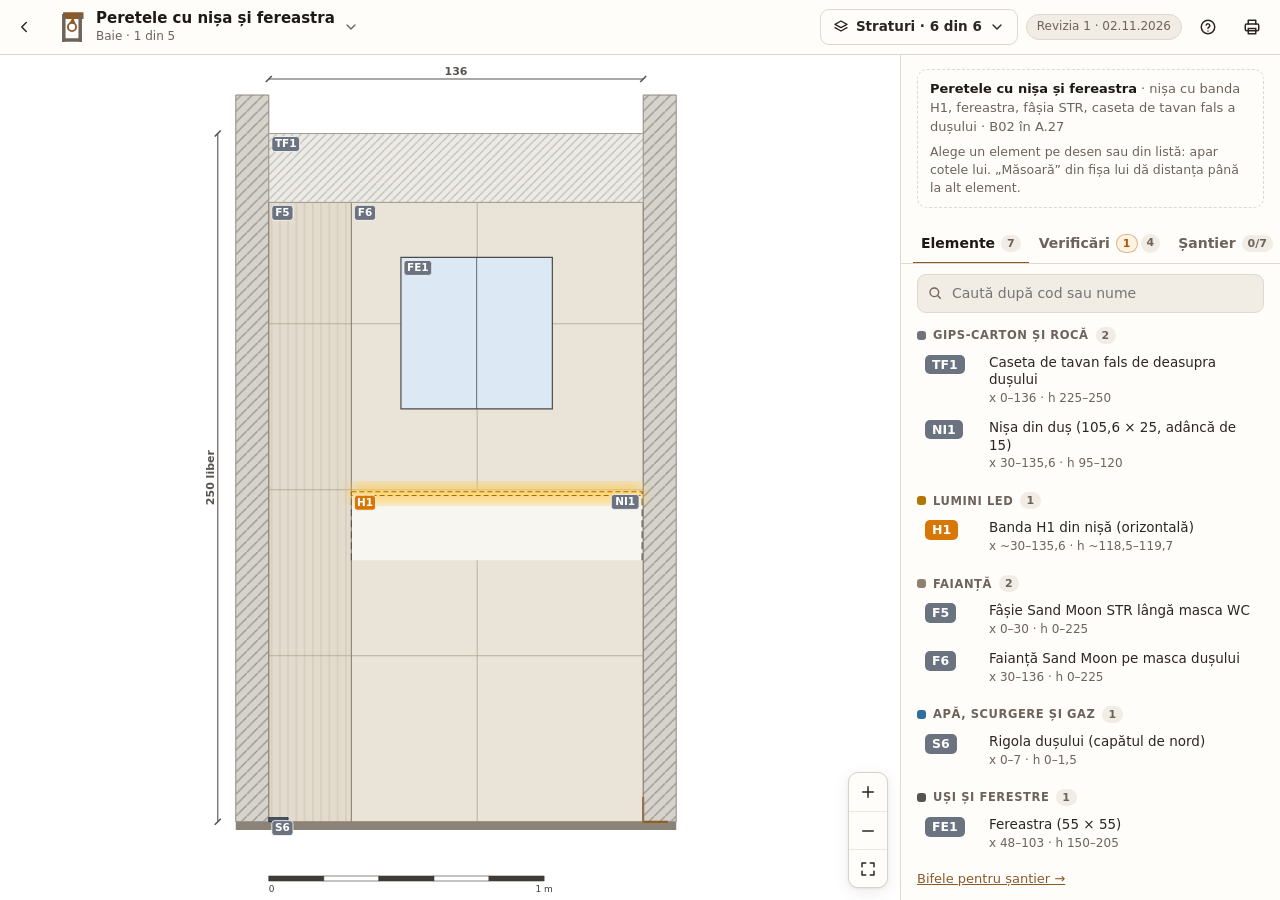
==== commit 5de5f668: "Desene din renovare@af41beb Co-Authored-By: Claude Opus 5.5 <noreply@anthropic.com>" ====
--- a/baie.html
+++ b/baie.html
@@ -11,27 +11,36 @@
 <div class="app">
   <header class="bara">
     <a class="buton-icon" href="index.html" title="Toate camerele" aria-label="Toate camerele" data-icon="inapoi"></a>
+    <div id="plan" class="mini-plan"></div>
     <div class="titluri">
-      <h1 id="titlu">Hol</h1>
+      <h1 id="titlu">Baie</h1>
       <span id="subtitlu"></span>
     </div>
+    <button type="button" id="alege-perete" class="alege-perete" data-act="meniu" data-id="pereti" aria-haspopup="dialog" aria-expanded="false" aria-controls="meniu-pereti"></button>
+    <div id="pereti" class="segmente" role="tablist" aria-label="Pereții camerei"></div>
+    <span class="bara-spatiu"></span>
+    <button type="button" id="buton-straturi" class="buton straturi-btn" data-act="meniu" data-id="straturi" aria-haspopup="true" aria-expanded="false" aria-controls="meniu-straturi"></button>
     <span id="meta" class="chip-meta"></span>
-    <button class="buton-icon" data-act="ajutor" data-icon="ajutor" title="Cum se folosește și legenda" aria-label="Cum se folosește"></button>
-    <button class="buton-icon" data-act="tipareste" data-icon="tipar" title="Tipărește pe A3, scara 1:20" aria-label="Tipărește"></button>
+    <button class="buton-icon doar-lat" data-act="ajutor" data-icon="ajutor" title="Cum se folosește și legenda" aria-label="Cum se folosește"></button>
+    <button class="buton-icon doar-lat" data-act="tipareste" data-icon="tipar" title="Tipărește pe A3, scara 1:20" aria-label="Tipărește"></button>
+    <button class="buton-icon doar-ingust" data-act="meniu" data-id="mai" data-icon="mai" title="Ajutorul, tiparul și revizia" aria-label="Mai mult" aria-haspopup="true" aria-expanded="false" aria-controls="meniu-mai"></button>
   </header>
 
-  <nav class="comenzi" aria-label="Peretele și straturile">
-    <div id="plan" class="mini-plan"></div>
-    <div id="pereti" class="segmente" role="tablist" aria-label="Pereții camerei"></div>
-    <div id="variante" class="variante" hidden></div>
-    <div id="straturi" class="chips" role="group" aria-label="Straturi afișate"></div>
-  </nav>
+  <div class="meniu-fundal" data-act="inchide-meniu" hidden></div>
+  <div id="meniu-pereti" class="meniu meniu-pereti" role="dialog" aria-label="Alege peretele" hidden></div>
+  <div id="meniu-straturi" class="meniu meniu-straturi" role="group" aria-label="Straturi afișate" hidden><div class="meniu-cap">Ce se vede pe desen</div><div id="straturi"></div></div>
+  <div id="meniu-mai" class="meniu meniu-mai" role="menu" aria-label="Mai mult" hidden>
+    <button type="button" class="meniu-rand" data-act="ajutor" role="menuitem" data-icon="ajutor">Cum se folosește și legenda</button>
+    <button type="button" class="meniu-rand" data-act="tipareste" role="menuitem" data-icon="tipar">Tipărește pe A3</button>
+    <button type="button" class="meniu-rand" data-act="ajutor" data-id="modificari" role="menuitem" data-icon="revizie"><span id="meta-meniu"></span></button>
+  </div>
 
   <main class="lucru">
     <div class="desen-cutie">
       <svg id="desen" xmlns="http://www.w3.org/2000/svg" aria-label="Desenul peretelui"></svg>
       <div id="eticheta-hover" class="tooltip" hidden></div>
       <div id="banda-masura" class="banda-masura" hidden aria-live="polite"></div>
+      <div id="variante" class="variante" hidden></div>
       <div class="zoom">
         <button data-act="zoom-plus" data-icon="plus" title="Mărește" aria-label="Mărește"></button>
         <button data-act="zoom-minus" data-icon="minus" title="Micșorează" aria-label="Micșorează"></button>
@@ -41,6 +50,7 @@
 
     <aside id="panou" class="panou" data-stare="mic">
       <div class="rezumat-bara"><button id="panou-rezumat" class="rezumat" data-act="panou" aria-expanded="false" aria-controls="panou-corp"></button><div id="rezumat-actiuni" class="rezumat-actiuni"></div></div>
+      <div id="pasi-foaie" class="pasi-perete pasi-foaie"></div>
       <div id="panou-corp" class="panou-corp">
         <section id="selectie" class="selectie gol" aria-live="polite"></section>
         <div class="file" role="tablist">
@@ -49,6 +59,7 @@
           <button role="tab" data-act="fila" data-id="santier" aria-selected="false">Șantier <span id="nr-santier" class="nr"></span></button>
         </div>
         <div id="fila-elemente" class="fila">
+          <div id="pasi-lista" class="pasi-perete"></div>
           <label class="cauta"><span data-icon="cauta"></span><input id="cauta" type="search" placeholder="Caută după cod sau nume" autocomplete="off"></label>
           <div id="lista"></div>
           <button type="button" class="link-tabel" data-act="fila" data-id="santier">Bifele pentru șantier →</button>
@@ -85,7 +96,9 @@
       <li><b>Anulare:</b> ✕, „Gata”, butonul Înapoi al telefonului sau al browserului, tasta Esc sau un clic pe un loc gol.</li>
       <li><b>Pași de montaj:</b> semnul ▶ de lângă un cod deschide pașii animați. În fereastra lor, „Trimite linkul” trimite pe WhatsApp linkul spre pasul de acum.</li>
       <li><b>Bife pentru șantier:</b> fila Șantier din panou. Tabelul complet, cu sursa și starea, se deschide din ea.</li>
-      <li><b>Straturi:</b> butoanele Gips, Mobilă, Electric și LED ascund sau arată elementele. Alegerea rămâne salvată în browser.</li>
+      <li><b>Pereții:</b> pe calculator, filele din bara de sus; pe telefon, butonul cu numele peretelui, care deschide lista pereților. Semnul ▶ arată pereții cu pași de montaj.</li>
+      <li><b>Straturi:</b> butonul Straturi din bară (pe telefon, cel cu foi suprapuse și un număr) deschide lista straturilor. Fiecare rând ascunde sau arată elementele lui. Alegerea rămâne salvată în browser.</li>
+      <li><b>Telefon pe orizontală:</b> fișa și listele trec în dreapta, iar desenul ia toată înălțimea.</li>
     </ul>
     <h3>Ce s-a schimbat</h3><p id="modificari-ajutor"></p>
     <h3>De unde se măsoară</h3><div class="referinte"></div>
--- a/css/desen.css
+++ b/css/desen.css
@@ -41,37 +41,84 @@
 /* ---------------------------------------------------------------- aplicația: bară, comenzi, desen, panou */
 .app { height:100vh; height:100dvh; display:flex; flex-direction:column; }
 
-.bara { display:flex; align-items:center; gap:8px; padding:7px 10px 7px 6px; min-height:52px; background:var(--surface); border-bottom:1px solid var(--border); }
-.titluri { flex:1; min-width:0; display:flex; flex-direction:column; }
-.titluri h1 { margin:0; font-size:16px; line-height:1.3; color:var(--heading); white-space:nowrap; overflow:hidden; text-overflow:ellipsis; }
+/* o singură bară sus. Pe calculator: înapoi, planul, camera, filele pereților, straturile, revizia, ajutorul și tiparul.
+   Pe telefon: înapoi, butonul cu peretele ales (deschide lista pereților), straturile și meniul „mai mult”. */
+.bara { display:flex; align-items:center; gap:8px; min-height:52px; padding:5px 10px 5px 6px; background:var(--surface); border-bottom:1px solid var(--border); }
+.titluri { flex:none; min-width:0; display:flex; flex-direction:column; }
+.titluri h1 { margin:0; font-size:16px; line-height:1.3; color:var(--heading); white-space:nowrap; }
 .titluri h1 .sep { color:var(--muted); font-weight:400; margin:0 2px; }
-.titluri #subtitlu { font-size:12.5px; color:var(--muted); white-space:nowrap; overflow:hidden; text-overflow:ellipsis; }
+.titluri #subtitlu, .h1-perete { display:none; }
+.bara-spatiu { flex:1 1 0; min-width:0; }
 .chip-meta { font-size:12px; color:var(--muted); background:var(--surface-2); border:1px solid var(--border); border-radius:999px; padding:3px 10px; white-space:nowrap; }
 .buton-icon { display:inline-grid; place-items:center; width:36px; height:36px; flex:none; border-radius:9px; border:1px solid transparent; background:transparent; color:var(--text); cursor:pointer; text-decoration:none; }
 .buton-icon:hover { background:var(--surface-2); border-color:var(--border); }
-
-.comenzi { display:flex; align-items:center; gap:8px 14px; padding:7px 12px; background:var(--surface); border-bottom:1px solid var(--border); }
-.mini-plan { width:52px; height:58px; flex:none; border-radius:6px; overflow:hidden; }
-.mini-plan svg { width:100%; height:100%; display:block; }
-.mini-plan .activ { cursor:pointer; }
+.doar-ingust, .alege-perete, .sb-scurt { display:none; }
+
+.mini-plan { width:40px; height:44px; flex:none; border-radius:6px; overflow:hidden; }
+.mini-plan svg, .ap-plan svg, .mp-plan svg { width:100%; height:100%; display:block; }
+.mini-plan .activ, .mp-plan .activ { cursor:pointer; }
 .segmente { display:flex; gap:2px; padding:3px; min-width:0; overflow-x:auto; scrollbar-width:none; background:var(--surface-2); border:1px solid var(--border); border-radius:10px; }
-.segmente::-webkit-scrollbar, .chips::-webkit-scrollbar { display:none; }
-.segmente button { border:0; background:transparent; border-radius:7px; padding:6px 12px; font-size:13.5px; font-weight:600; color:var(--muted); cursor:pointer; white-space:nowrap; }
+.segmente::-webkit-scrollbar { display:none; }
+.segmente button { display:inline-flex; align-items:center; flex:none; border:0; background:transparent; border-radius:7px; padding:6px 12px; font-size:13.5px; font-weight:600; color:var(--muted); cursor:pointer; white-space:nowrap; }
 .segmente button:hover:not(:disabled):not(.on) { color:var(--text); }
 .segmente button.on { background:var(--surface); color:var(--heading); box-shadow:0 1px 2px rgba(0,0,0,.14); }
 .segmente button:disabled { cursor:default; opacity:.6; font-weight:500; }
 .segmente small { font-size:11px; font-weight:400; margin-left:5px; }
-.variante { display:flex; align-items:center; gap:8px; min-width:0; }
+#pereti { flex:0 1 auto; }
+.tab-pasi { display:inline-grid; place-items:center; width:15px; height:15px; margin-left:6px; border-radius:50%; background:var(--accent); color:var(--surface); }
+.tab-pasi .ic { width:7px; height:7px; margin-left:1px; fill:currentColor; stroke:none; }
+.straturi-btn { flex:none; padding:6px 10px; white-space:nowrap; }
+.straturi-btn .ic { width:16px; height:16px; }
+.straturi-btn.partial { border-color:color-mix(in srgb, var(--atentie) 55%, var(--border)); color:var(--atentie); background:var(--atentie-soft); }
+
+/* butonul „Alege peretele” (telefon): planul mic, numele peretelui și camera, cu poziția în listă */
+.alege-perete { flex:0 1 auto; margin-right:auto; min-width:0; align-items:center; gap:8px; min-height:44px; padding:3px 6px; border:0; border-radius:10px; background:transparent; text-align:left; cursor:pointer; }
+.alege-perete:hover { background:var(--surface-2); }
+.ap-plan { flex:none; width:32px; height:36px; border-radius:5px; overflow:hidden; pointer-events:none; }
+.ap-text { flex:1; min-width:0; display:flex; flex-direction:column; }
+.ap-text b { font-size:15px; line-height:1.25; color:var(--heading); white-space:nowrap; overflow:hidden; text-overflow:ellipsis; }
+.ap-text small { font-size:12px; color:var(--muted); white-space:nowrap; overflow:hidden; text-overflow:ellipsis; }
+.alege-perete > .ic { flex:none; width:16px; height:16px; color:var(--muted); }
+
+/* meniurile din bară */
+.meniu-fundal { position:fixed; inset:0; z-index:29; background:transparent; }
+.meniu-fundal.intunecat { background:rgba(20,15,10,.3); }
+.meniu-fundal[hidden], .meniu[hidden] { display:none; }
+.meniu { position:fixed; z-index:30; min-width:250px; max-width:calc(100vw - 16px); overflow-y:auto; overscroll-behavior:contain; padding:6px; background:var(--surface); border:1px solid var(--border); border-radius:12px; box-shadow:0 12px 36px rgba(0,0,0,.2); }
+.meniu-cap { display:flex; align-items:baseline; gap:8px; padding:6px 10px 6px; font-size:11.5px; font-weight:600; color:var(--muted); text-transform:uppercase; letter-spacing:.05em; }
+.meniu-cap small { font-size:11.5px; font-weight:400; text-transform:none; letter-spacing:0; }
+.meniu-rand, .strat-rand { display:flex; align-items:center; gap:10px; width:100%; min-height:44px; padding:8px 10px; border:0; border-radius:8px; background:transparent; color:var(--text); text-align:left; font-size:14px; cursor:pointer; }
+.meniu-rand:hover, .strat-rand:hover { background:var(--surface-2); }
+.meniu-rand .ic { color:var(--muted); }
+.meniu-rand.toate { justify-content:center; margin-top:2px; border-top:1px solid var(--border); border-radius:0 0 8px 8px; color:var(--accent); font-weight:600; }
+.strat-rand i { flex:none; width:14px; height:14px; border-radius:4px; border:2px solid var(--c); }
+.strat-rand.on i { background:var(--c); }
+.strat-rand .sr-nume { flex:1; }
+.strat-rand:not(.on) .sr-nume { color:var(--muted); }
+.strat-rand .sr-n { color:var(--muted); font-size:12.5px; font-variant-numeric:tabular-nums; }
+.strat-rand .ic { visibility:hidden; color:var(--ok); }
+.strat-rand.on .ic { visibility:visible; }
+.meniu-pereti { width:min(500px, calc(100vw - 16px)); padding:8px; }
+.mp-corp { display:grid; grid-template-columns:92px minmax(0, 1fr); gap:10px; align-items:start; }
+.mp-plan { position:sticky; top:0; width:92px; height:100px; }
+.mp-lista { list-style:none; margin:0; padding:0; display:grid; gap:2px; }
+.mp-rand { display:flex; flex-direction:column; align-items:flex-start; gap:1px; width:100%; min-height:48px; padding:7px 10px; border:0; border-radius:9px; background:transparent; color:var(--text); text-align:left; cursor:pointer; }
+.mp-rand:hover:not(:disabled) { background:var(--surface-2); }
+.mp-rand.on { background:var(--accent-soft); box-shadow:inset 3px 0 0 var(--accent); }
+.mp-rand:disabled { opacity:.55; cursor:default; }
+.mp-nume { font-weight:600; color:var(--heading); }
+.mp-sub { font-size:12.5px; line-height:1.35; color:var(--muted); display:-webkit-box; -webkit-line-clamp:2; -webkit-box-orient:vertical; overflow:hidden; }
+.mp-pasi { display:flex; flex-wrap:wrap; gap:4px; margin-top:4px; }
+.tag-pasi { display:inline-flex; align-items:center; gap:3px; padding:0 8px 0 6px; border-radius:999px; background:var(--accent); color:var(--surface); font-size:11.5px; font-weight:700; line-height:20px; white-space:nowrap; }
+.tag-pasi .ic { width:9px; height:9px; fill:currentColor; stroke:none; }
+
+/* variantele (de ex. poziția panoului 2) stau pe desen, jos în stânga; peste hârtie, deci cu culori deschise */
+.variante { position:absolute; left:12px; bottom:12px; z-index:2; display:flex; align-items:center; gap:8px; max-width:calc(100% - 84px); padding:4px 4px 4px 10px; background:#fffdfa; border:1px solid #d8d2c7; border-radius:12px; box-shadow:var(--umbra); }
 .variante[hidden] { display:none; }
-.var-et { font-size:12px; font-weight:600; color:var(--atentie); white-space:nowrap; }
-.variante .segmente button { padding:5px 10px; font-size:12.5px; }
-.variante .segmente button.on { color:var(--atentie); box-shadow:0 0 0 1px color-mix(in srgb, var(--atentie) 50%, transparent), 0 1px 2px rgba(0,0,0,.14); }
-.chips { display:flex; gap:6px; margin-left:auto; min-width:0; overflow-x:auto; scrollbar-width:none; }
-.chip { display:inline-flex; align-items:center; gap:6px; flex:none; border:1px dashed var(--border); background:transparent; border-radius:999px; padding:5px 11px 5px 9px; font-size:13px; color:var(--muted); cursor:pointer; white-space:nowrap; }
-.chip i { width:10px; height:10px; border-radius:3px; border:1.5px solid var(--c); }
-.chip .n { font-size:11.5px; color:var(--muted); font-variant-numeric:tabular-nums; }
-.chip.on { border-style:solid; border-color:color-mix(in srgb, var(--c) 45%, var(--border)); background:color-mix(in srgb, var(--c) 10%, var(--surface)); color:var(--text); font-weight:600; }
-.chip.on i { background:var(--c); }
+.var-et { min-width:0; overflow:hidden; text-overflow:ellipsis; font-size:12px; font-weight:600; color:#b45309; white-space:nowrap; }
+.variante .segmente { flex:none; background:#f1ece4; border-color:#e0d8cb; }
+.variante .segmente button { padding:5px 10px; font-size:12.5px; color:#6d635a; }
+.variante .segmente button.on { background:#fff; color:#b45309; box-shadow:0 0 0 1px rgba(180,83,9,.5), 0 1px 2px rgba(0,0,0,.14); }
 
 .lucru { flex:1; min-height:0; display:grid; grid-template-columns:minmax(0, 1fr) 380px; background:var(--hartie); }
 .desen-cutie { position:relative; min-width:0; min-height:0; overflow:hidden; background:var(--hartie); }
@@ -110,7 +157,10 @@
 
 /* ---------------------------------------------------------------- fișa elementului și distanțele */
 .selectie { margin-bottom:16px; }
-.selectie.gol p { margin:0; padding:10px 12px; border:1px dashed var(--border); border-radius:10px; color:var(--muted); font-size:13px; }
+.selectie.gol { padding:10px 12px; border:1px dashed var(--border); border-radius:10px; font-size:13px; color:var(--muted); }
+.selectie.gol p { margin:0; }
+.selectie.gol p b { color:var(--heading); }
+.selectie.gol .indiciu { margin-top:6px; }
 .fisa { padding:12px; background:var(--surface); border:1px solid var(--border); border-radius:12px; box-shadow:var(--umbra); }
 .fisa-cap { display:flex; align-items:flex-start; gap:10px; }
 .fisa-cap > .badge { margin-top:2px; }
@@ -222,6 +272,19 @@
 .leg i { display:inline-block; width:12px; height:12px; border-radius:3px; }
 .t-sel { color:var(--sel); font-weight:600; }
 .t-intre { color:var(--intre); font-weight:600; }
+
+/* ---------------------------------------------------------------- pașii de montaj ai peretelui (în panou și în foaia închisă) */
+.pasi-perete:empty, .pasi-foaie { display:none; }
+#pasi-lista { margin:2px 0 12px; }
+.pp-titlu { margin:0 0 6px; font-size:11.5px; font-weight:600; color:var(--muted); text-transform:uppercase; letter-spacing:.05em; }
+.pp-carduri { display:flex; flex-direction:column; gap:6px; }
+.pp-card { flex:1 1 0; min-width:0; display:flex; align-items:center; gap:10px; min-height:52px; padding:7px 12px 7px 8px; border:1px solid color-mix(in srgb, var(--accent) 45%, var(--border)); border-radius:12px; background:var(--accent-soft); color:var(--text); text-align:left; cursor:pointer; }
+.pp-card:hover { border-color:var(--accent); }
+.pp-semn { display:grid; place-items:center; flex:none; width:34px; height:34px; border-radius:50%; background:var(--accent); color:var(--surface); }
+.pp-semn .ic { width:14px; height:14px; margin-left:2px; fill:currentColor; stroke:none; }
+.pp-text { display:flex; flex-direction:column; min-width:0; }
+.pp-text b { font-size:13.5px; line-height:1.3; color:var(--heading); white-space:nowrap; overflow:hidden; text-overflow:ellipsis; }
+.pp-text small { font-size:12px; line-height:1.3; color:var(--muted); white-space:nowrap; overflow:hidden; text-overflow:ellipsis; }
 
 /* ---------------------------------------------------------------- acțiunile fișei, banda de măsurare, fila Șantier */
 .fisa-actiuni { display:flex; flex-wrap:wrap; gap:8px; margin:12px 0 4px; }
@@ -324,6 +387,10 @@
   .rz-sageata .ic { transition:transform .2s; }
   .panou[data-stare="mare"] .rz-sageata .ic { transform:rotate(180deg); }
   .selectie.gol { display:none; }
+  .pasi-foaie { display:block; padding:0 12px 10px; }
+  .panou[data-stare="mare"] .pasi-foaie, .panou.cu-selectie .pasi-foaie { display:none; }
+  .pasi-foaie .pp-carduri { flex-direction:row; }
+  .pasi-foaie .pp-titlu { margin-bottom:5px; }
 }
 @media screen and (max-width: 760px) {
   dialog.pasi { width:100vw; height:100dvh; border:0; border-radius:0; }
@@ -344,18 +411,42 @@
   .ps-link { padding:7px 9px; }
 }
 @media screen and (max-width: 640px) {
-  .bara { padding:6px 6px 6px 2px; min-height:48px; gap:4px; }
-  .titluri h1 { font-size:15px; }
-  .titluri #subtitlu, .chip-meta { display:none; }
-  .comenzi { flex-wrap:wrap; gap:6px 8px; padding:6px 10px; }
-  .mini-plan { width:36px; height:42px; }
-  .segmente { flex:1; }
-  .segmente button { padding:6px 9px; font-size:13px; }
-  .chips { margin-left:0; width:100%; }
-  .variante { width:100%; }
-  .variante .segmente { flex:none; }
-  .chip { padding:4px 10px 4px 8px; }
   .zoom { right:8px; bottom:8px; }
+  .variante { left:8px; bottom:8px; }
+}
+
+/* ---------------------------------------------------------------- bara compactă: ecran îngust sau telefon pe orizontală */
+.bara.strans > .mini-plan, .bara.strans .titluri, .bara.strans #pereti, .bara.strans .bara-spatiu { display:none; }
+.bara.strans .alege-perete { display:flex; }
+@media screen and (max-width: 1199px) { .chip-meta { display:none; } }
+@media screen and (max-width: 899px), screen and (orientation: landscape) and (max-height: 500px) {
+  .bara { gap:2px; min-height:52px; padding:4px 4px 4px 2px; }
+  .bara > .mini-plan, .bara .titluri, #pereti, .bara-spatiu, .chip-meta, .doar-lat, .sb-lung, .straturi-btn > .ic:last-child { display:none; }
+  .alege-perete { display:flex; }
+  .doar-ingust { display:inline-grid; }
+  .sb-scurt { display:inline; font-variant-numeric:tabular-nums; }
+  .bara .buton-icon { width:44px; height:44px; }
+  .straturi-btn { gap:5px; min-height:44px; padding:0 10px; border-radius:12px; }
+  .straturi-btn .ic { width:18px; height:18px; }
+}
+@media screen and (max-width: 380px) {
+  .mp-corp { grid-template-columns:64px minmax(0, 1fr); gap:6px; }
+  .mp-plan { width:64px; height:72px; }
+}
+
+/* ---------------------------------------------------------------- telefon pe orizontală: panoul trece în dreapta
+   Foaia de jos ar lăsa desenului prea puțin pe înălțime; în dreapta, desenul ia toată înălțimea de sub bară. */
+@media screen and (orientation: landscape) and (max-height: 500px) {
+  .app { padding-left:env(safe-area-inset-left); padding-right:env(safe-area-inset-right); }
+  .lucru { display:grid; grid-template-columns:minmax(0, 1fr) min(340px, 42vw); }
+  .panou { flex:none; border-top:0; border-left:1px solid var(--border); border-radius:0; box-shadow:none; padding-bottom:env(safe-area-inset-bottom); }
+  .panou[data-stare] .panou-corp { display:block; padding:10px 12px 20px; }
+  .rezumat-bara, .pasi-foaie { display:none !important; }
+  .selectie.gol { display:block; }
+  .meniu-pereti { width:min(620px, calc(100vw - 16px)); }
+  .file { gap:0; padding:0 8px; }
+  .file button { gap:4px; padding:9px 5px; }
+  .mp-lista { grid-template-columns:repeat(2, minmax(0, 1fr)); }
 }
 
 /* ---------------------------------------------------------------- pagina aplicației nu derulează
@@ -380,7 +471,9 @@
   :root { --bg:#fff; --surface:#fff; --surface-2:#f2f2f2; --border:#ccc; --text:#000; --muted:#444; --heading:#000; --hartie:#fff; --atentie:#9a4a00; --atentie-soft:#fff; color-scheme:light; }
   body { font-size:11px; }
   .app { display:block; height:auto; }
-  .comenzi, .panou, .zoom, .tooltip, .banda-masura, .bara .buton-icon, .nu-print, dialog { display:none !important; }
+  .panou, .zoom, .tooltip, .banda-masura, .bara .buton-icon, .bara > .mini-plan, #pereti, .bara-spatiu, .alege-perete, .straturi-btn, .meniu, .meniu-fundal, .variante, .nu-print, dialog { display:none !important; }
+  .titluri, .titluri #subtitlu, .h1-perete { display:revert; }
+  .titluri { display:flex; flex:1; }
   .doar-print { display:revert; }
   .bara { min-height:0; padding:4px 8px; border:1px solid #000; }
   .titluri { flex-direction:row; flex-wrap:wrap; align-items:baseline; gap:2px 12px; }
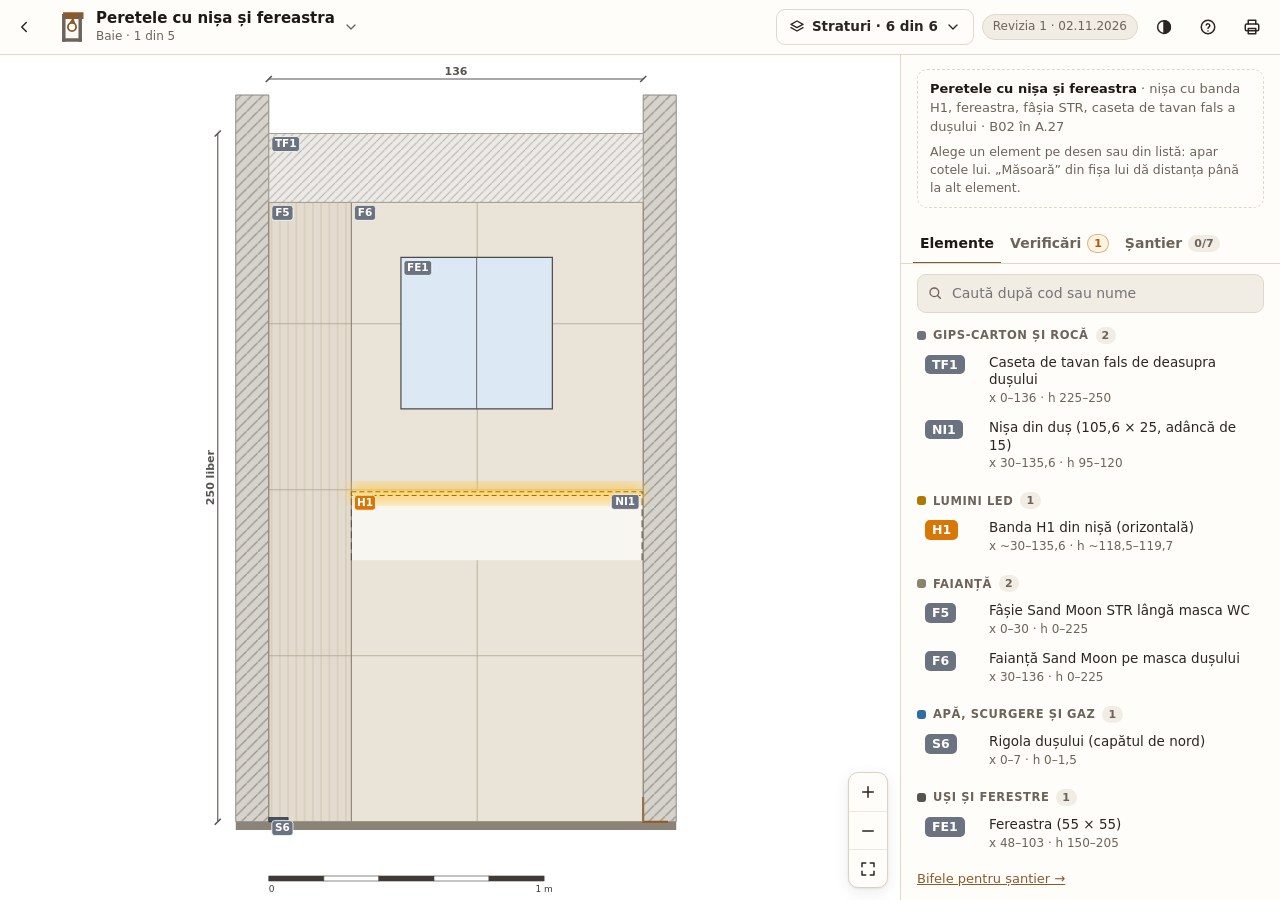
==== commit 920b1fb4: "Desene din renovare@a618248 Co-Authored-By: Claude Opus 5.5 <noreply@anthropic.com>" ====
--- a/baie.html
+++ b/baie.html
@@ -6,6 +6,7 @@
 <meta name="viewport" content="width=device-width, initial-scale=1, viewport-fit=cover">
 <title>Baie — desene</title>
 <link rel="stylesheet" href="css/desen.css">
+<script>try { var t = localStorage.getItem('desene:tema'); if (t === 'luminos' || t === 'intunecat') document.documentElement.dataset.tema = t; } catch (e) {}</script>
 </head>
 <body>
 <div class="app">
@@ -21,6 +22,7 @@
     <span class="bara-spatiu"></span>
     <button type="button" id="buton-straturi" class="buton straturi-btn" data-act="meniu" data-id="straturi" aria-haspopup="true" aria-expanded="false" aria-controls="meniu-straturi"></button>
     <span id="meta" class="chip-meta"></span>
+    <button type="button" id="buton-tema" class="buton-icon doar-lat" data-act="meniu" data-id="tema" aria-haspopup="true" aria-expanded="false" aria-controls="meniu-tema"></button>
     <button class="buton-icon doar-lat" data-act="ajutor" data-icon="ajutor" title="Cum se folosește și legenda" aria-label="Cum se folosește"></button>
     <button class="buton-icon doar-lat" data-act="tipareste" data-icon="tipar" title="Tipărește pe A3, scara 1:20" aria-label="Tipărește"></button>
     <button class="buton-icon doar-ingust" data-act="meniu" data-id="mai" data-icon="mai" title="Ajutorul, tiparul și revizia" aria-label="Mai mult" aria-haspopup="true" aria-expanded="false" aria-controls="meniu-mai"></button>
@@ -33,7 +35,9 @@
     <button type="button" class="meniu-rand" data-act="ajutor" role="menuitem" data-icon="ajutor">Cum se folosește și legenda</button>
     <button type="button" class="meniu-rand" data-act="tipareste" role="menuitem" data-icon="tipar">Tipărește pe A3</button>
     <button type="button" class="meniu-rand" data-act="ajutor" data-id="modificari" role="menuitem" data-icon="revizie"><span id="meta-meniu"></span></button>
+    <div class="tema-rand" role="group" aria-label="Tema"><span>Tema</span><div id="tema-mai" class="segmente"></div></div>
   </div>
+  <div id="meniu-tema" class="meniu meniu-tema" role="menu" aria-label="Tema" hidden></div>
 
   <main class="lucru">
     <div class="desen-cutie">
@@ -41,6 +45,7 @@
       <div id="eticheta-hover" class="tooltip" hidden></div>
       <div id="banda-masura" class="banda-masura" hidden aria-live="polite"></div>
       <div id="variante" class="variante" hidden></div>
+      <button type="button" id="coduri-ascunse" class="coduri-ascunse nu-print" data-act="zoom-coduri" hidden></button>
       <div class="zoom">
         <button data-act="zoom-plus" data-icon="plus" title="Mărește" aria-label="Mărește"></button>
         <button data-act="zoom-minus" data-icon="minus" title="Micșorează" aria-label="Micșorează"></button>
@@ -56,6 +61,7 @@
         <div class="file" role="tablist">
           <button role="tab" data-act="fila" data-id="elemente" class="on" aria-selected="true">Elemente <span id="nr-elemente" class="nr"></span></button>
           <button role="tab" data-act="fila" data-id="verificari" aria-selected="false">Verificări <span id="nr-verificari"></span></button>
+          <button role="tab" data-act="fila" data-id="montaj" aria-selected="false" hidden>Montaj <span id="nr-montaj" class="nr"></span></button>
           <button role="tab" data-act="fila" data-id="santier" aria-selected="false">Șantier <span id="nr-santier" class="nr"></span></button>
         </div>
         <div id="fila-elemente" class="fila">
@@ -64,7 +70,8 @@
           <div id="lista"></div>
           <button type="button" class="link-tabel" data-act="fila" data-id="santier">Bifele pentru șantier →</button>
         </div>
-        <div id="fila-verificari" class="fila" hidden><ul id="verificari" class="verif"></ul></div>
+        <div id="fila-verificari" class="fila" hidden><div id="verificari"></div></div>
+        <div id="fila-montaj" class="fila" hidden><div id="montaj"></div></div>
         <div id="fila-santier" class="fila" hidden><div id="santier"></div><button type="button" class="buton tabel-btn" data-act="tabel-complet">Tabelul complet, cu sursa și starea ↗</button></div>
       </div>
     </aside>
@@ -90,15 +97,17 @@
   <div class="dialog-corp">
     <h3>Pe desen</h3>
     <ul>
-      <li><b>Click sau atingere pe un element:</b> celelalte se estompează și apar cotele lui, cu roșu, față de colțuri, pardoseală și tavan.</li>
-      <li><b>Distanța dintre două elemente:</b> în fișa primului element apeși „Măsoară până la…”, apoi alegi al doilea, pe desen sau în listă. Cotele dintre ele apar cu albastru, iar banda de sus arată distanța. Pe calculator merge și Shift + clic pe al doilea element.</li>
-      <li><b>Zoom:</b> rotița mouse-ului sau două degete. Butonul cu patru colțuri arată tot peretele.</li>
+      <li><b>Click sau atingere pe un element:</b> celelalte se estompează și apar cotele lui, cu roșu, față de colțuri, pardoseală și tavan. Pe telefon apare fișa scurtă, cu trei cote; „Detalii” deschide fișa întreagă, cu toate cotele, nota și sursa.</li>
+      <li><b>Distanța dintre două elemente:</b> în fișa primului element apeși „Măsoară”, apoi alegi al doilea, pe desen sau în listă. Cotele dintre ele apar cu albastru, iar banda de sus arată distanța. Pe calculator merge și Shift + clic pe al doilea element.</li>
+      <li><b>Zoom:</b> rotița mouse-ului sau două degete. Butonul cu patru colțuri arată tot peretele. Pe telefon, cât se vede tot peretele, apar doar codurile elementelor mari; butonul „coduri ascunse” mărește desenul și le arată pe toate.</li>
       <li><b>Anulare:</b> ✕, „Gata”, butonul Înapoi al telefonului sau al browserului, tasta Esc sau un clic pe un loc gol.</li>
-      <li><b>Pași de montaj:</b> semnul ▶ de lângă un cod deschide pașii animați. În fereastra lor, „Trimite linkul” trimite pe WhatsApp linkul spre pasul de acum.</li>
-      <li><b>Bife pentru șantier:</b> fila Șantier din panou. Tabelul complet, cu sursa și starea, se deschide din ea.</li>
       <li><b>Pereții:</b> pe calculator, filele din bara de sus; pe telefon, butonul cu numele peretelui, care deschide lista pereților. Semnul ▶ arată pereții cu pași de montaj.</li>
       <li><b>Straturi:</b> butonul Straturi din bară (pe telefon, cel cu foi suprapuse și un număr) deschide lista straturilor. Fiecare rând ascunde sau arată elementele lui. Alegerea rămâne salvată în browser.</li>
-      <li><b>Telefon pe orizontală:</b> fișa și listele trec în dreapta, iar desenul ia toată înălțimea.</li>
+      <li><b>Pași de montaj:</b> semnul ▶ de lângă un cod, butonul „Cum se montează” din fișă sau fila Montaj deschid pașii animați. Treci între pași cu săgețile, cu tastatura sau glisând stânga-dreapta. Pașii văzuți rămân marcați, iar fereastra se redeschide de unde ai rămas. „Se aplică la” te duce la element, pe peretele lui. „Trimite linkul” trimite pe WhatsApp linkul spre pasul de acum.</li>
+      <li><b>Verificări:</b> „De rezolvat” are atenționările; „Note și informații” se deschide la cerere. O atingere pe un text îl arată întreg, cu sursa.</li>
+      <li><b>Bife pentru șantier:</b> fila Șantier din panou. Tabelul complet, cu sursa și starea, se deschide din ea.</li>
+      <li><b>Tema:</b> pe calculator, butonul de lângă ajutor; pe telefon, rândul „Tema” din meniul ⋯. Automat urmează tema telefonului sau a calculatorului; Luminos și Întunecat o fixează. Alegerea rămâne salvată în browser. Desenul rămâne pe fundal deschis în ambele teme.</li>
+      <li><b>Telefon pe orizontală:</b> fișa și listele trec în dreapta, iar desenul ia toată înălțimea. Pașii de montaj ocupă tot ecranul, cu desenul în stânga.</li>
     </ul>
     <h3>Ce s-a schimbat</h3><p id="modificari-ajutor"></p>
     <h3>De unde se măsoară</h3><div class="referinte"></div>
--- a/css/desen.css
+++ b/css/desen.css
@@ -1,4 +1,6 @@
-/* Aceleași culori ca paginile din analiza/html (build.py). Desenul rămâne pe hârtie deschisă și în modul întunecat. */
+/* Aceleași culori ca paginile din analiza/html (build.py). Desenul rămâne pe hârtie deschisă și în modul întunecat.
+   Tema: fără data-tema pe <html> urmează sistemul (Automat); data-tema="intunecat" sau "luminos" o fixează
+   (alegerea din bară, salvată în localStorage „desene:tema” și pusă din <head>, înainte de prima afișare). */
 :root {
   --bg:#f7f4ef; --surface:#fffdfa; --surface-2:#f1ece4; --border:#e0d8cb;
   --text:#2b2622; --muted:#6d635a; --heading:#1d1916;
@@ -9,7 +11,7 @@
   color-scheme:light dark;
 }
 @media (prefers-color-scheme: dark) {
-  :root {
+  :root:not([data-tema="luminos"]) {
     --bg:#17150f; --surface:#1f1c16; --surface-2:#272319; --border:#39332a;
     --text:#e8e2d6; --muted:#a49a8c; --heading:#f5f0e6;
     --accent:#d8a76a; --accent-soft:#302819;
@@ -17,7 +19,17 @@
     --umbra:0 1px 2px rgba(0,0,0,.4), 0 4px 16px rgba(0,0,0,.35);
   }
 }
+:root[data-tema="intunecat"] {
+  --bg:#17150f; --surface:#1f1c16; --surface-2:#272319; --border:#39332a;
+  --text:#e8e2d6; --muted:#a49a8c; --heading:#f5f0e6;
+  --accent:#d8a76a; --accent-soft:#302819;
+  --hartie:#ebe7df; --sel:#f87171; --intre:#93b4ff; --atentie:#f0b45a; --atentie-soft:#2e2414; --ok:#4ade80;
+  --umbra:0 1px 2px rgba(0,0,0,.4), 0 4px 16px rgba(0,0,0,.35);
+  color-scheme:dark;
+}
+:root[data-tema="luminos"] { color-scheme:light; }
 * { box-sizing:border-box; }
+[hidden] { display:none !important; }
 html { -webkit-text-size-adjust:100%; }
 body { margin:0; background:var(--bg); color:var(--text); font-family:var(--font); font-size:14px; line-height:1.45; }
 a { color:var(--accent); }
@@ -32,11 +44,39 @@
 header.cap .inapoi { font-size:13px; text-decoration:none; }
 header.cap h1 { margin:0; font-size:21px; color:var(--heading); width:100%; }
 header.cap #subtitlu { color:var(--muted); }
-.camere { display:grid; grid-template-columns:repeat(auto-fill, minmax(220px, 1fr)); gap:10px; }
-.camere a, .camere div { display:block; padding:12px 14px; border:1px solid var(--border); border-radius:10px; background:var(--surface); text-decoration:none; color:var(--text); }
-.camere a b { color:var(--accent); }
-.camere small { display:block; color:var(--muted); }
-.camere div { opacity:.6; }
+/* cardurile: imaginea sus (randarea camerei sau desenul detaliului), apoi titlul și subtitlul */
+.carduri { display:grid; grid-template-columns:repeat(auto-fill, minmax(min(100%, 220px), 1fr)); gap:12px; }
+.card { display:flex; flex-direction:column; min-width:0; overflow:hidden; border:1px solid var(--border); border-radius:12px; background:var(--surface); color:var(--text); text-decoration:none; box-shadow:var(--umbra); }
+.card-vizual { position:relative; display:block; aspect-ratio:16 / 10; overflow:hidden; background:var(--surface-2); border-bottom:1px solid var(--border); }
+.card-vizual img { display:block; width:100%; height:100%; object-fit:cover; }
+.card-pasi .card-vizual { background:var(--hartie); }
+.card-pasi .card-vizual > svg { position:absolute; top:12px; left:14px; width:calc(100% - 28px); height:calc(100% - 24px); }
+.card-vizual .tag-pasi { position:absolute; left:8px; top:8px; box-shadow:0 1px 3px rgba(0,0,0,.3); }
+.card-vizual .pp-semn { position:absolute; right:8px; bottom:8px; width:30px; height:30px; box-shadow:0 2px 6px rgba(0,0,0,.3); }
+.card-vizual .pp-semn .ic { width:12px; height:12px; }
+.card-text .badge { margin-right:2px; padding:0 6px; background:var(--heading); color:var(--surface); font-size:11.5px; vertical-align:1px; }
+.card-text { display:flex; flex-direction:column; gap:2px; padding:10px 14px 12px; }
+.card-text b { font-size:15px; line-height:1.3; color:var(--heading); }
+.card-text small { font-size:13px; line-height:1.35; color:var(--muted); }
+.card-rev { margin-top:4px; font-size:12px; line-height:1.3; color:var(--muted); }
+@media (hover: hover) and (prefers-reduced-motion: no-preference) {
+  .card { transition:border-color .15s, transform .15s; }
+  .card-vizual img { transition:transform .3s; }
+  .card:hover { border-color:color-mix(in srgb, var(--accent) 60%, var(--border)); transform:translateY(-2px); }
+  .card:hover .card-vizual img { transform:scale(1.03); }
+}
+@media (hover: hover) and (prefers-reduced-motion: reduce) { .card:hover { border-color:color-mix(in srgb, var(--accent) 60%, var(--border)); } }
+@media (max-width: 559px) {
+  .carduri { grid-template-columns:1fr 1fr; gap:10px; }
+  /* pașii, pe telefon: un rând care se derulează în lateral, ca desenele să rămână destul de mari */
+  .index-pasi .carduri { display:flex; overflow-x:auto; scroll-snap-type:x mandatory; scroll-padding:0 14px; margin:0 -14px; padding:2px 14px 10px; scrollbar-width:none; }
+  .index-pasi .carduri::-webkit-scrollbar { display:none; }
+  .index-pasi .card { flex:0 0 78%; scroll-snap-align:start; }
+  .card-text { padding:8px 10px 10px; }
+  .card-text b { font-size:14px; }
+  .card-text small { font-size:12.5px; }
+}
+.index-pasi h2, .index-titlu { margin:18px 0 8px; font-size:11.5px; font-weight:600; color:var(--muted); text-transform:uppercase; letter-spacing:.05em; }
 
 /* ---------------------------------------------------------------- aplicația: bară, comenzi, desen, panou */
 .app { height:100vh; height:100dvh; display:flex; flex-direction:column; }
@@ -98,6 +138,12 @@
 .strat-rand .sr-n { color:var(--muted); font-size:12.5px; font-variant-numeric:tabular-nums; }
 .strat-rand .ic { visibility:hidden; color:var(--ok); }
 .strat-rand.on .ic { visibility:visible; }
+.meniu-tema .meniu-rand[aria-checked="true"] { background:var(--accent-soft); color:var(--heading); font-weight:600; }
+.meniu-tema .meniu-rand[aria-checked="true"] .ic { color:var(--accent); }
+.tema-rand { display:flex; align-items:center; gap:10px; padding:6px 6px 6px 10px; margin-top:2px; border-top:1px solid var(--border); }
+.tema-rand > span { flex:1; font-size:14px; color:var(--muted); }
+.tema-rand .segmente { flex:none; }
+.tema-rand .segmente button { min-height:36px; padding:4px 10px; font-size:13px; }
 .meniu-pereti { width:min(500px, calc(100vw - 16px)); padding:8px; }
 .mp-corp { display:grid; grid-template-columns:92px minmax(0, 1fr); gap:10px; align-items:start; }
 .mp-plan { position:sticky; top:0; width:92px; height:100px; }
@@ -140,6 +186,9 @@
 .zoom button + button { border-top:1px solid #ece7df; }
 .zoom button:hover { background:#f1ece4; }
 
+/* pe telefon, la zoom mic: câte coduri nu se văd; o atingere mărește desenul (peste hârtie, deci culori deschise) */
+.coduri-ascunse { position:absolute; top:10px; left:10px; z-index:2; min-height:32px; padding:0 12px; border:1px solid #d8d2c7; border-radius:999px; background:#fffdfa; color:#6d635a; font-size:12.5px; font-weight:600; box-shadow:var(--umbra); cursor:pointer; }
+.coduri-ascunse[hidden] { display:none; }
 .tooltip[hidden] { display:none; }
 .tooltip { position:absolute; left:0; top:0; z-index:3; pointer-events:none; max-width:320px; padding:4px 9px; background:#1d1916; color:#f5f0e6; border-radius:6px; font-size:12.5px; white-space:nowrap; overflow:hidden; text-overflow:ellipsis; box-shadow:var(--umbra); }
 .tooltip b { margin-right:6px; }
@@ -207,8 +256,10 @@
 /* ---------------------------------------------------------------- file: elemente și verificări */
 .file { position:sticky; top:-14px; z-index:1; display:flex; gap:2px; margin:0 -16px 10px; padding:0 12px; background:var(--surface); border-bottom:1px solid var(--border); overflow-x:auto; scrollbar-width:none; }
 .file::-webkit-scrollbar { display:none; }
-.file button { flex:none; white-space:nowrap; display:inline-flex; align-items:center; gap:6px; margin-bottom:-1px; padding:9px 8px; border:0; border-bottom:2px solid transparent; background:transparent; color:var(--muted); font-weight:600; cursor:pointer; }
+.file button { flex:none; white-space:nowrap; display:inline-flex; align-items:center; gap:6px; margin-bottom:-1px; padding:9px 7px; border:0; border-bottom:2px solid transparent; background:transparent; color:var(--muted); font-weight:600; cursor:pointer; }
 .file button.on { color:var(--heading); border-bottom-color:var(--accent); }
+#nr-elemente, #nr-montaj { display:none; }
+.file button[hidden] { display:none; }
 #nr-verificari { display:inline-flex; gap:3px; }
 .nr { padding:0 6px; border-radius:999px; background:var(--surface-2); color:var(--muted); font-size:11px; font-weight:600; line-height:17px; font-variant-numeric:tabular-nums; }
 .nr.atentie { background:var(--atentie-soft); color:var(--atentie); border:1px solid color-mix(in srgb, var(--atentie) 40%, transparent); }
@@ -230,17 +281,34 @@
 .gol-lista { color:var(--muted); font-size:13px; }
 .link-tabel { display:inline-block; margin-top:12px; font-size:13px; }
 
+.v-grup { margin:0 0 10px; }
+.v-grup > summary { display:flex; align-items:center; gap:7px; min-height:40px; font-size:11.5px; font-weight:600; color:var(--muted); text-transform:uppercase; letter-spacing:.05em; cursor:pointer; list-style:none; }
+.v-grup > summary::-webkit-details-marker { display:none; }
+.v-grup > summary::before { content:""; width:7px; height:7px; margin:0 2px; border-right:2px solid currentColor; border-bottom:2px solid currentColor; transform:rotate(-45deg); transition:transform .15s; }
+.v-grup[open] > summary::before { transform:rotate(45deg); }
+.v-atentie > summary { color:var(--atentie); }
 .verif { list-style:none; margin:0; padding:0; display:grid; gap:6px; }
 .verif li { display:grid; grid-template-columns:20px 1fr; gap:9px; padding:9px 10px; border:1px solid var(--border); border-radius:10px; background:var(--surface); font-size:13.5px; }
 .verif li.atentie { border-color:color-mix(in srgb, var(--atentie) 45%, var(--border)); background:var(--atentie-soft); }
-.verif li[data-act] { cursor:pointer; }
-.verif li[data-act]:hover { border-color:var(--accent); }
-.verif p { margin:0; }
+.v-corp { min-width:0; }
+.v-text { margin:0; display:-webkit-box; -webkit-line-clamp:3; -webkit-box-orient:vertical; overflow:hidden; cursor:pointer; }
+.verif li.deschis .v-text { display:block; }
+.v-sursa { display:none; margin-top:4px; color:var(--muted); font-size:12px; }
+.verif li.deschis .v-sursa { display:block; }
 .v-ic { display:grid; place-items:center; width:20px; height:20px; border-radius:50%; background:var(--surface-2); color:var(--muted); font-size:12px; font-weight:700; font-style:normal; }
 .atentie .v-ic { background:var(--atentie); color:#fff; }
 .v-ids { display:flex; flex-wrap:wrap; gap:4px; margin-top:6px; }
-.verif small { display:block; margin-top:4px; color:var(--muted); font-size:12px; }
-.v-arata { display:block; margin-top:4px; color:var(--accent); font-size:12px; font-weight:600; }
+.v-arata { display:inline-flex; align-items:center; min-height:32px; margin-top:4px; padding:0; border:0; background:none; color:var(--accent); font-size:12.5px; font-weight:600; cursor:pointer; }
+.v-arata:hover { text-decoration:underline; }
+
+/* fila Montaj: detaliile din cameră, cu elementele lor */
+.mj-card { margin:0 0 8px; }
+.mj-card .pp-card { width:100%; }
+.mj-card .pp-text b, .mj-card .pp-text small { white-space:normal; }
+.mj-card.fara .pp-card { border-style:dashed; background:var(--surface); cursor:default; }
+.pp-semn.gol { background:var(--surface-2); border:1.5px dashed var(--border); }
+.mj-els { display:flex; flex-wrap:wrap; gap:5px; padding:6px 2px 0 52px; }
+.mj-els .badge { min-height:24px; line-height:24px; }
 
 /* ---------------------------------------------------------------- sub aplicație: tabelul complet */
 .sub { max-width:1280px; margin:0 auto; padding:22px 14px 40px; }
@@ -287,8 +355,20 @@
 .pp-text small { font-size:12px; line-height:1.3; color:var(--muted); white-space:nowrap; overflow:hidden; text-overflow:ellipsis; }
 
 /* ---------------------------------------------------------------- acțiunile fișei, banda de măsurare, fila Șantier */
-.fisa-actiuni { display:flex; flex-wrap:wrap; gap:8px; margin:12px 0 4px; }
-.fisa-actiuni .buton { flex:1 1 auto; justify-content:center; min-height:40px; }
+.fisa-actiuni { display:flex; flex-direction:column; gap:8px; margin:12px 0 4px; }
+.fisa-actiuni .buton { justify-content:center; min-height:40px; }
+.fisa-actiuni-rand { display:flex; gap:8px; }
+.fisa-actiuni-rand .buton { flex:1 1 0; min-width:0; }
+.fisa-actiuni-rand .buton .ic:last-child:not(:first-child) { margin-left:-2px; }
+.cote-scurte { display:grid; grid-template-columns:repeat(3, minmax(0, 1fr)); gap:5px; margin-top:10px; }
+.cote-scurte.n2 { grid-template-columns:repeat(2, minmax(0, 1fr)); }
+.fisa-nota { margin:12px 0 0; padding:8px 10px; border-radius:8px; background:var(--surface-2); font-size:13.5px; }
+.fisa-mai { margin:10px 0 12px; border-top:1px solid var(--border); }
+.fisa-mai summary { display:flex; align-items:center; gap:6px; min-height:40px; font-size:13px; font-weight:600; color:var(--muted); cursor:pointer; list-style:none; }
+.fisa-mai summary::-webkit-details-marker { display:none; }
+.fisa-mai summary::before { content:""; width:7px; height:7px; margin:0 3px 0 2px; border-right:2px solid currentColor; border-bottom:2px solid currentColor; transform:rotate(-45deg); transition:transform .15s; }
+.fisa-mai[open] summary::before { transform:rotate(45deg); }
+.fisa-mai .detalii { margin:2px 0 4px; }
 .buton.pasi-btn { background:var(--accent); border-color:var(--accent); color:var(--surface); }
 .buton.pasi-btn:hover { background:var(--accent); filter:brightness(1.1); }
 .buton.pasi-btn .ic { fill:currentColor; stroke:none; }
@@ -354,6 +434,18 @@
 .ps-butoane [data-p="reda"] { min-width:150px; justify-content:center; }
 .ps-butoane [data-p="reda"] .ic { fill:currentColor; }
 .ps-link { flex:none; color:var(--ok); }
+.ps-corp { touch-action:pan-y; }
+.ps-et { white-space:nowrap; }
+.ps-despre { display:none; margin:0 0 10px; color:var(--muted); font-size:13px; }
+.ps-reluat { padding:1px 9px; border-radius:999px; background:var(--accent-soft); color:var(--accent); font-size:12px; font-weight:600; }
+.ps-legenda ol { margin:0 0 10px; padding-left:22px; }
+.ps-legenda li { margin:3px 0; }
+.ps-legenda li::marker { font-weight:700; color:var(--heading); }
+.ps-aplica { margin-top:14px; padding-top:10px; border-top:1px solid var(--border); }
+.ps-aplica h4 { margin-top:0; }
+.ps-els { display:flex; flex-wrap:wrap; gap:6px; }
+.ps-els .badge { min-height:32px; padding:0 10px; line-height:32px; font-size:13px; }
+.ps-aplica small { display:block; margin-top:6px; color:var(--muted); font-size:12px; }
 @media (prefers-reduced-motion: no-preference) { .ps-lumina { animation:puls 2.8s ease-in-out 1.6s infinite; } }
 
 /* ---------------------------------------------------------------- telefon și tabletă: panoul devine foaie de jos */
@@ -369,6 +461,10 @@
 @media screen and (max-width: 400px) {
   .file { gap:0; padding:0 8px; }
   .file button { gap:4px; padding:9px 5px; }
+}
+@media screen and (max-width: 360px), screen and (orientation: landscape) and (max-height: 500px) {
+  .file { padding:0 4px; }
+  .file button { font-size:13px; }
 }
 @media screen and (max-width: 899px) {
   .rezumat-bara { position:relative; display:flex; align-items:center; }
@@ -387,6 +483,14 @@
   .rz-sageata .ic { transition:transform .2s; }
   .panou[data-stare="mare"] .rz-sageata .ic { transform:rotate(180deg); }
   .selectie.gol { display:none; }
+  .panou { position:relative; }
+  .panou[data-stare="scurt"] .rezumat-bara, .panou[data-stare="scurt"] .file, .panou[data-stare="scurt"] .fila, .panou[data-stare="scurt"] .pasi-foaie { display:none !important; }
+  .panou[data-stare="scurt"] .panou-corp { display:block; flex:none; max-height:52dvh; padding:18px 14px 12px; }
+  .panou[data-stare="scurt"]::before { content:""; position:absolute; top:6px; left:50%; width:36px; height:4px; margin-left:-18px; border-radius:2px; background:var(--border); }
+  .panou[data-stare="scurt"] .selectie { margin:0; }
+  .panou[data-stare="scurt"] .fisa { padding:0; border:0; box-shadow:none; background:transparent; }
+  .panou[data-stare="scurt"] .fisa-actiuni { margin-bottom:0; }
+  .panou[data-stare="scurt"] .masuri h4:first-child { margin-top:8px; }
   .pasi-foaie { display:block; padding:0 12px 10px; }
   .panou[data-stare="mare"] .pasi-foaie, .panou.cu-selectie .pasi-foaie { display:none; }
   .pasi-foaie .pp-carduri { flex-direction:row; }
@@ -394,9 +498,10 @@
 }
 @media screen and (max-width: 760px) {
   dialog.pasi { width:100vw; height:100dvh; border:0; border-radius:0; }
-  .ps-sub { display:-webkit-box; -webkit-line-clamp:2; -webkit-box-orient:vertical; overflow:hidden; }
+  .ps-sub { display:none; }
+  .ps-despre { display:block; }
   .ps-corp { display:flex; flex-direction:column; }
-  .ps-scena { flex:0 0 46%; border-right:0; border-bottom:1px solid var(--border); }
+  .ps-scena { flex:0 0 52%; border-right:0; border-bottom:1px solid var(--border); }
   .ps-scena figcaption { padding:4px 10px 6px; font-size:11.5px; }
   .ps-text { flex:1; padding:12px 14px; }
   .ps-text h3 { font-size:17px; }
@@ -413,6 +518,40 @@
 @media screen and (max-width: 640px) {
   .zoom { right:8px; bottom:8px; }
   .variante { left:8px; bottom:8px; }
+}
+
+@media screen and (max-width: 760px) and (max-height: 640px) {
+  .ps-scena { flex-basis:56%; }
+}
+@media screen and (max-width: 360px) {
+  .ps-lung { display:none; }
+}
+@media screen and (max-width: 760px) and (max-height: 600px) {
+  .ps-scena { flex-basis:59%; }
+}
+
+/* ---------------------------------------------------------------- pașii de montaj pe telefonul ținut orizontal */
+@media screen and (orientation: landscape) and (max-height: 500px) {
+  dialog.pasi { width:100vw; height:100dvh; border:0; border-radius:0; }
+  dialog.pasi[open] { display:grid; grid-template-columns:minmax(0, 1.25fr) minmax(300px, 1fr); grid-template-rows:auto minmax(0, 1fr) auto; }
+  .ps-corp { display:contents; }
+  .ps-scena { grid-column:1; grid-row:1 / 4; border-right:1px solid var(--border); border-bottom:0; padding-left:env(safe-area-inset-left); }
+  .ps-scena figcaption { padding:3px 10px 5px; font-size:11px; }
+  .ps-cap { grid-column:2; grid-row:1; padding:6px 4px 6px 12px; padding-right:max(4px, env(safe-area-inset-right)); }
+  .ps-titluri h2 { font-size:14.5px; }
+  .ps-sub, .ps-lung { display:none; }
+  .ps-despre { display:block; }
+  .ps-text { grid-column:2; grid-row:2; padding:8px 14px 10px; touch-action:pan-y; }
+  .ps-text h3 { margin:4px 0 4px; font-size:16px; }
+  .ps-jos { grid-column:2; grid-row:3; gap:6px; padding:6px 8px calc(6px + env(safe-area-inset-bottom)); }
+  .ps-puncte-nav { flex-wrap:nowrap; width:100%; overflow-x:auto; scrollbar-width:none; }
+  .ps-puncte-nav button { flex:none; width:26px; height:26px; }
+  .ps-butoane { width:100%; }
+  .ps-butoane .buton { flex:1; justify-content:center; padding:6px 6px; }
+  .ps-butoane [data-p="reda"] { min-width:0; flex:1.6; }
+  .ps-butoane [data-p="reia"] { flex:none; }
+  .ps-link span { display:none; }
+  .ps-link { padding:6px 9px; }
 }
 
 /* ---------------------------------------------------------------- bara compactă: ecran îngust sau telefon pe orizontală */
@@ -444,7 +583,7 @@
   .rezumat-bara, .pasi-foaie { display:none !important; }
   .selectie.gol { display:block; }
   .meniu-pereti { width:min(620px, calc(100vw - 16px)); }
-  .file { gap:0; padding:0 8px; }
+  .file { gap:0; padding:0 4px; }
   .file button { gap:4px; padding:9px 5px; }
   .mp-lista { grid-template-columns:repeat(2, minmax(0, 1fr)); }
 }
@@ -461,6 +600,9 @@
   html.aplicatie .sec-cap h2 { margin:0; }
 }
 @media (pointer: coarse) {
+  .segmente button { min-height:40px; }
+  .straturi-btn, .bara .buton-icon { min-height:44px; min-width:44px; }
+  .file button { min-height:44px; }
   .zoom button { width:44px; height:44px; }
   .fisa-cap .buton-icon { width:40px; height:40px; margin:-8px -8px 0 0; }
 }
@@ -468,7 +610,8 @@
 /* ---------------------------------------------------------------- tipar: A3 orizontal, desenul la 1:20 */
 @page { size:A3 landscape; margin:10mm; }
 @media print {
-  :root { --bg:#fff; --surface:#fff; --surface-2:#f2f2f2; --border:#ccc; --text:#000; --muted:#444; --heading:#000; --hartie:#fff; --atentie:#9a4a00; --atentie-soft:#fff; color-scheme:light; }
+  :root[lang] { --bg:#fff; --surface:#fff; --surface-2:#f2f2f2; --border:#ccc; --text:#000; --muted:#444; --heading:#000; --hartie:#fff; --atentie:#9a4a00; --atentie-soft:#fff;
+    --accent:#8a5a2b; --accent-soft:#f0e4d6; --sel:#b42318; --intre:#1d4ed8; --ok:#15803d; --umbra:none; color-scheme:light; }
   body { font-size:11px; }
   .app { display:block; height:auto; }
   .panou, .zoom, .tooltip, .banda-masura, .bara .buton-icon, .bara > .mini-plan, #pereti, .bara-spatiu, .alege-perete, .straturi-btn, .meniu, .meniu-fundal, .variante, .nu-print, dialog { display:none !important; }
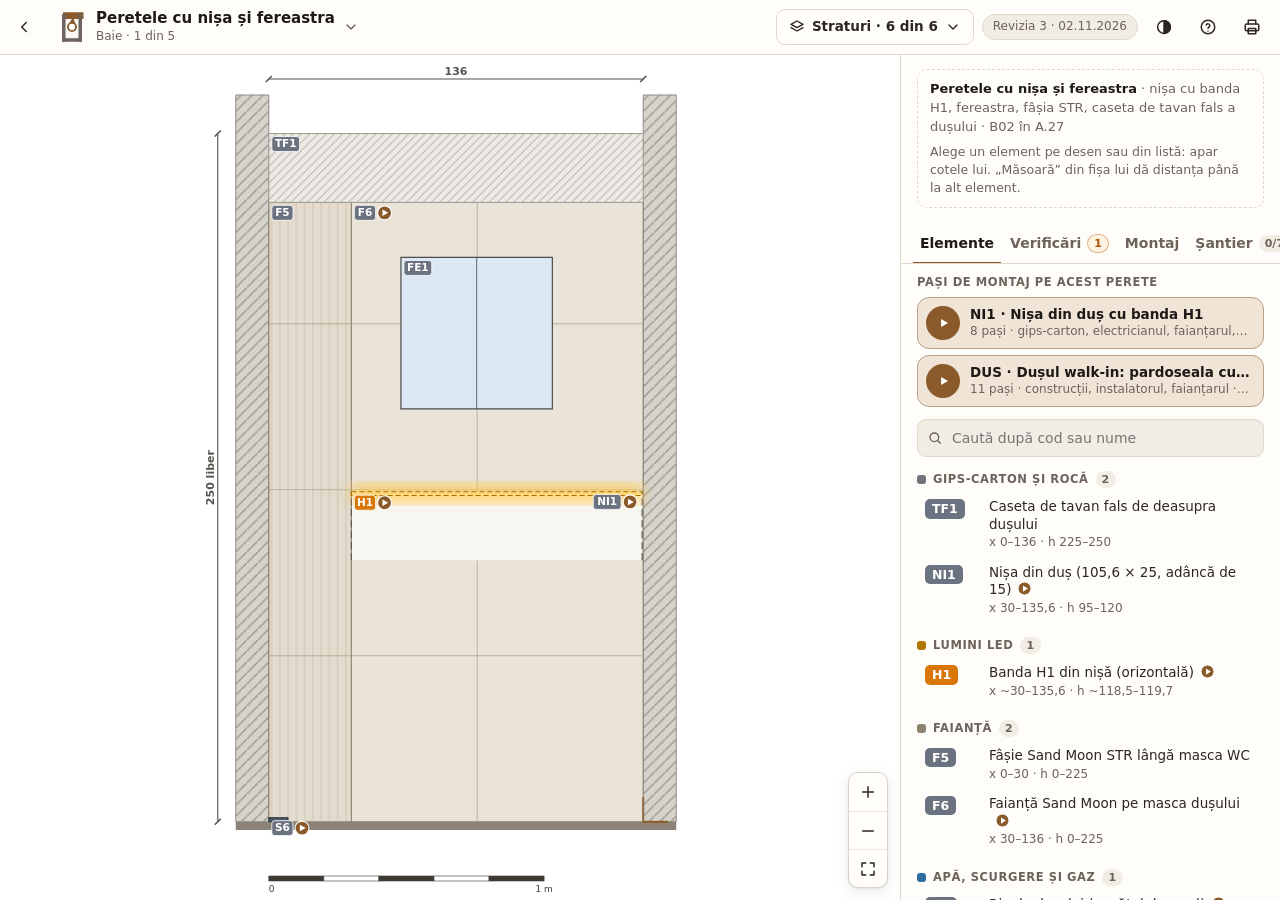
==== commit 3a08f69e: "Desene din renovare@1bae1ef Co-Authored-By: Claude Opus 5.5 <noreply@anthropic.com>" ====
--- a/baie.html
+++ b/baie.html
@@ -117,6 +117,10 @@
 
 <script src="data/baie.js"></script>
 <script src="data/detalii/G3.js"></script>
+<script src="data/detalii/DUS.js"></script>
+<script src="data/detalii/NI1.js"></script>
+<script src="data/detalii/WC.js"></script>
+<script src="data/detalii/PUSH.js"></script>
 <script src="js/pasi.js"></script>
 <script src="js/desen.js"></script>
 <script>Desen.pagina('baie');</script>
--- a/css/desen.css
+++ b/css/desen.css
@@ -222,6 +222,8 @@
 .cote-grid { display:grid; gap:5px; }
 .cote-rand { display:grid; grid-template-columns:62px repeat(3, minmax(0, 1fr)); gap:5px; }
 .cote-rand.n2 { grid-template-columns:62px repeat(2, minmax(0, 1fr)); }
+.cote-rand.n1 { grid-template-columns:62px minmax(0, 1fr); }
+.c.gol b { color:var(--muted); font-weight:600; }
 .cote-et { align-self:center; font-size:12px; color:var(--muted); }
 .c { display:flex; flex-direction:column; min-width:0; padding:5px 8px; background:var(--surface-2); border-radius:8px; }
 .c b { font-size:16px; line-height:1.25; color:var(--sel); font-variant-numeric:tabular-nums; }
@@ -362,6 +364,9 @@
 .fisa-actiuni-rand .buton .ic:last-child:not(:first-child) { margin-left:-2px; }
 .cote-scurte { display:grid; grid-template-columns:repeat(3, minmax(0, 1fr)); gap:5px; margin-top:10px; }
 .cote-scurte.n2 { grid-template-columns:repeat(2, minmax(0, 1fr)); }
+/* cu toate trei dimensiunile, celula lor e mai lată */
+.cote-scurte.cu3 { grid-template-columns:minmax(0, .8fr) minmax(0, .8fr) minmax(0, 1.4fr); }
+.cote-scurte .el3 b { font-size:14px; white-space:nowrap; }
 .fisa-nota { margin:12px 0 0; padding:8px 10px; border-radius:8px; background:var(--surface-2); font-size:13.5px; }
 .fisa-mai { margin:10px 0 12px; border-top:1px solid var(--border); }
 .fisa-mai summary { display:flex; align-items:center; gap:6px; min-height:40px; font-size:13px; font-weight:600; color:var(--muted); cursor:pointer; list-style:none; }
